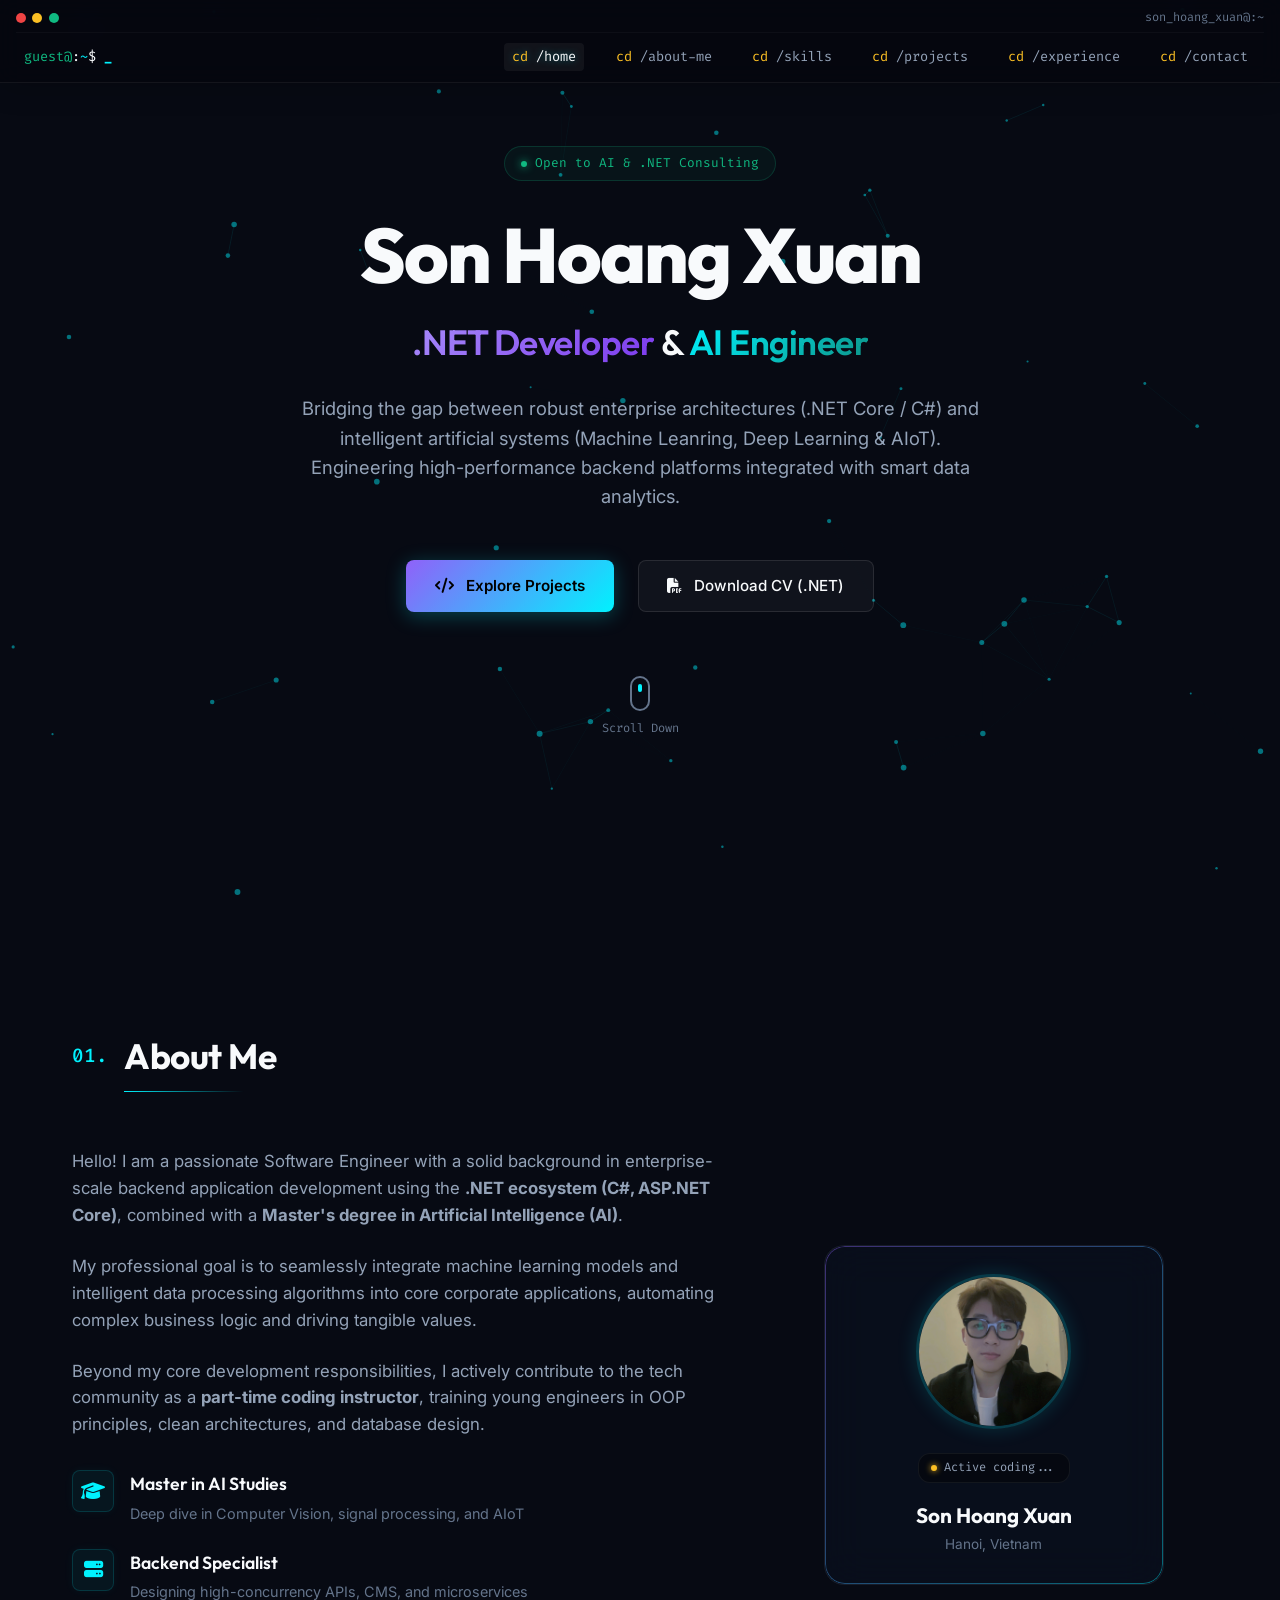
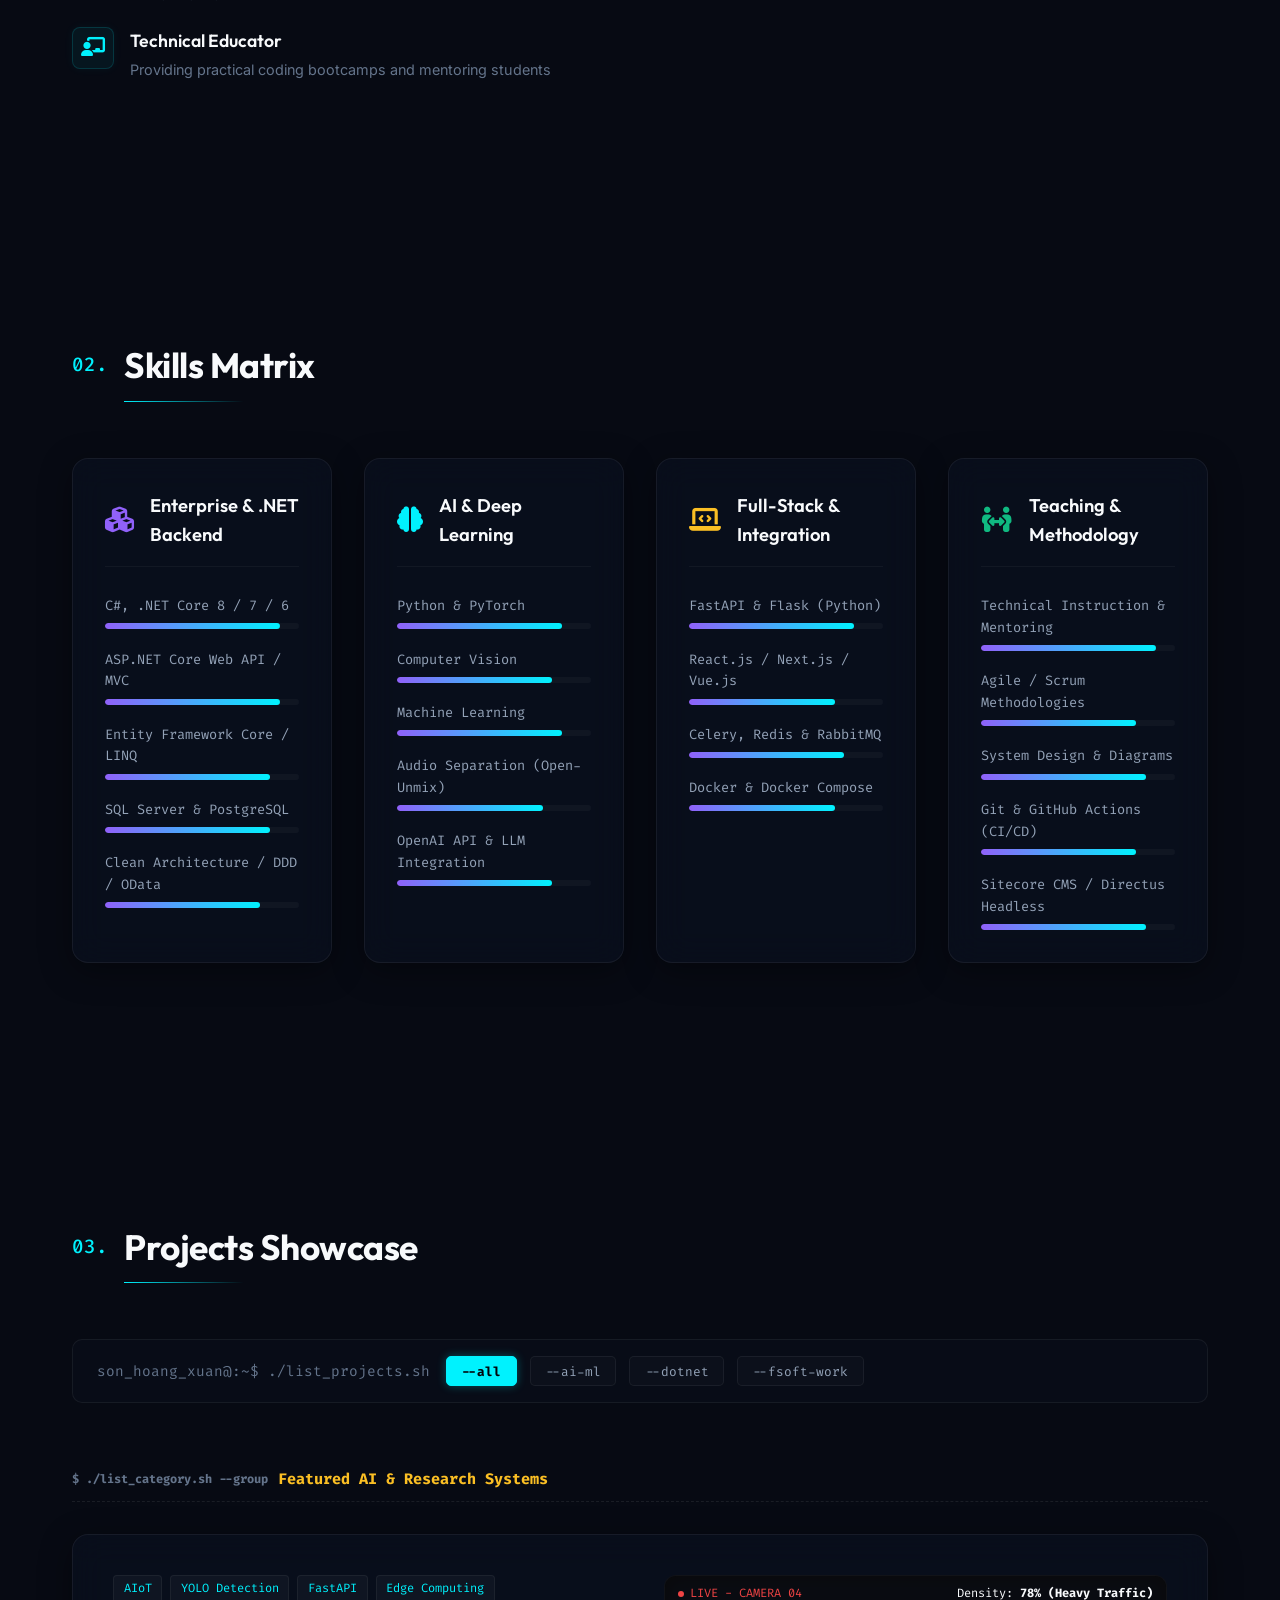
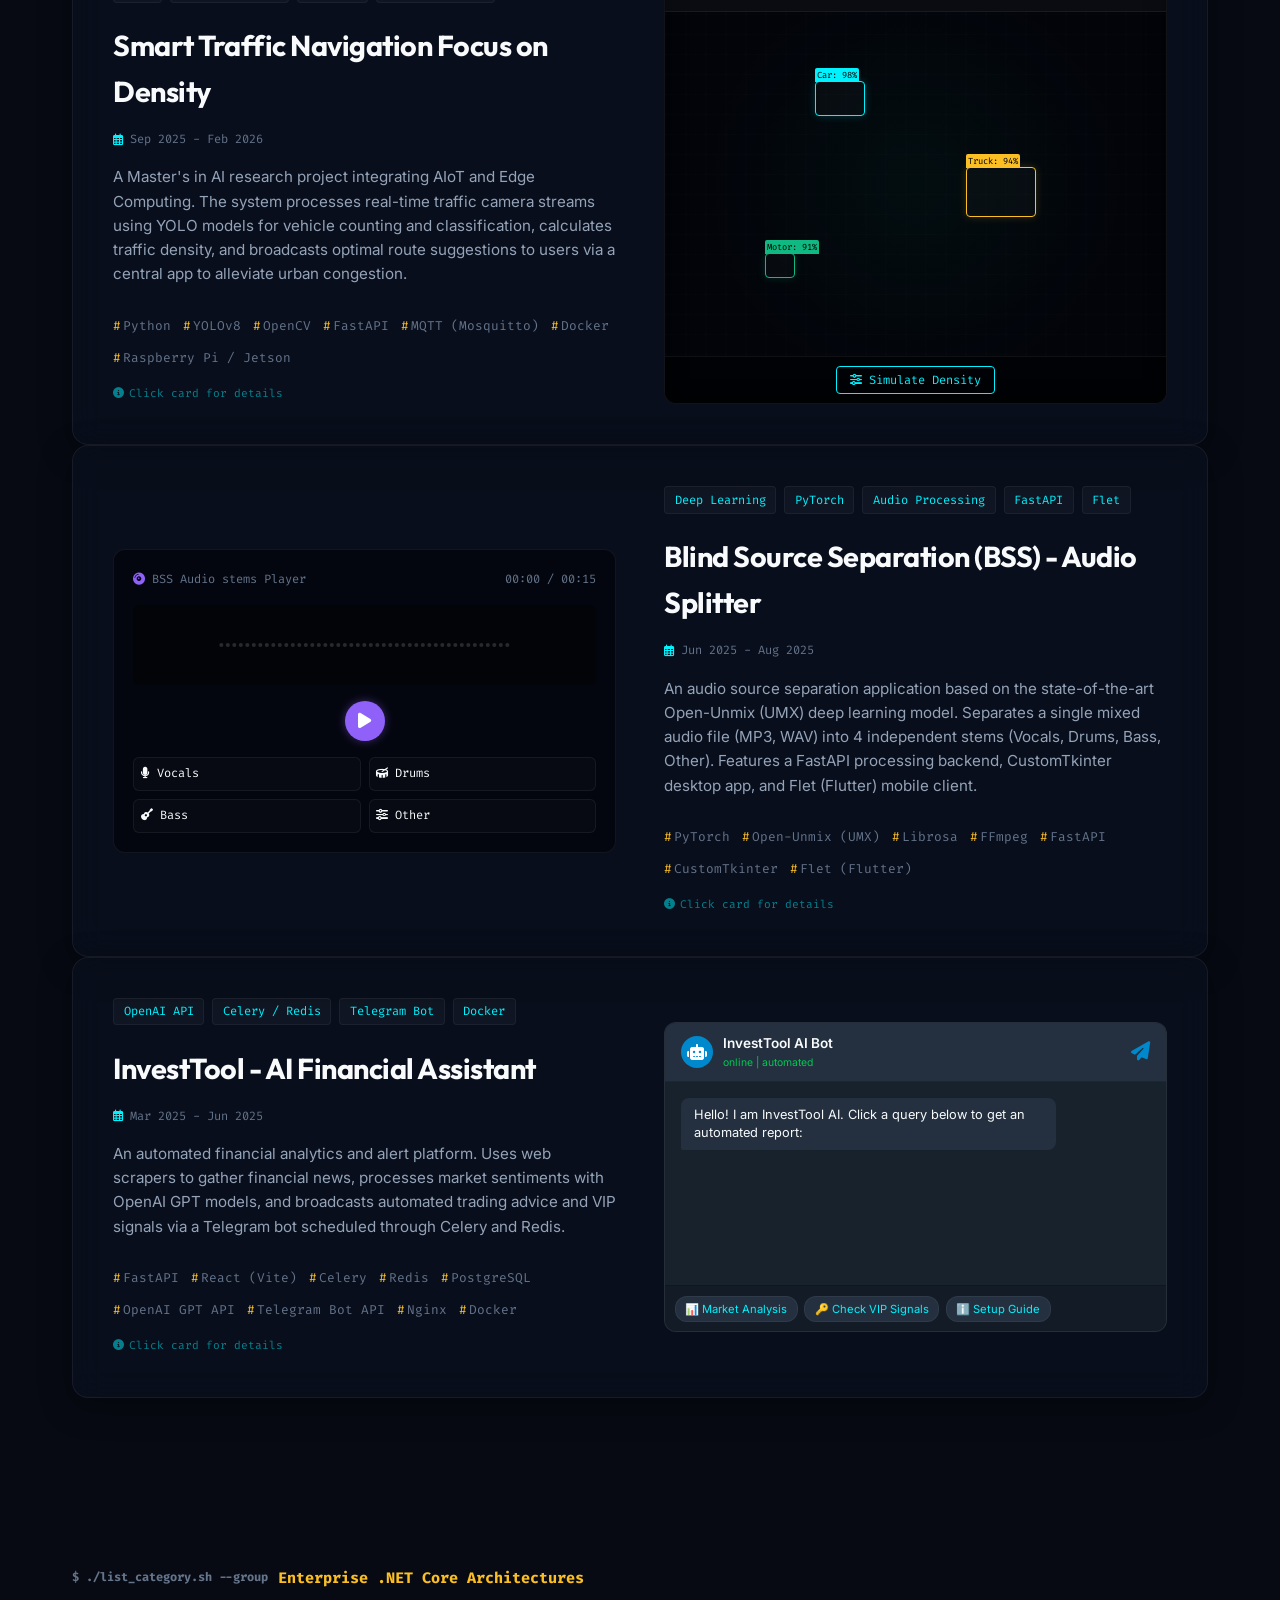
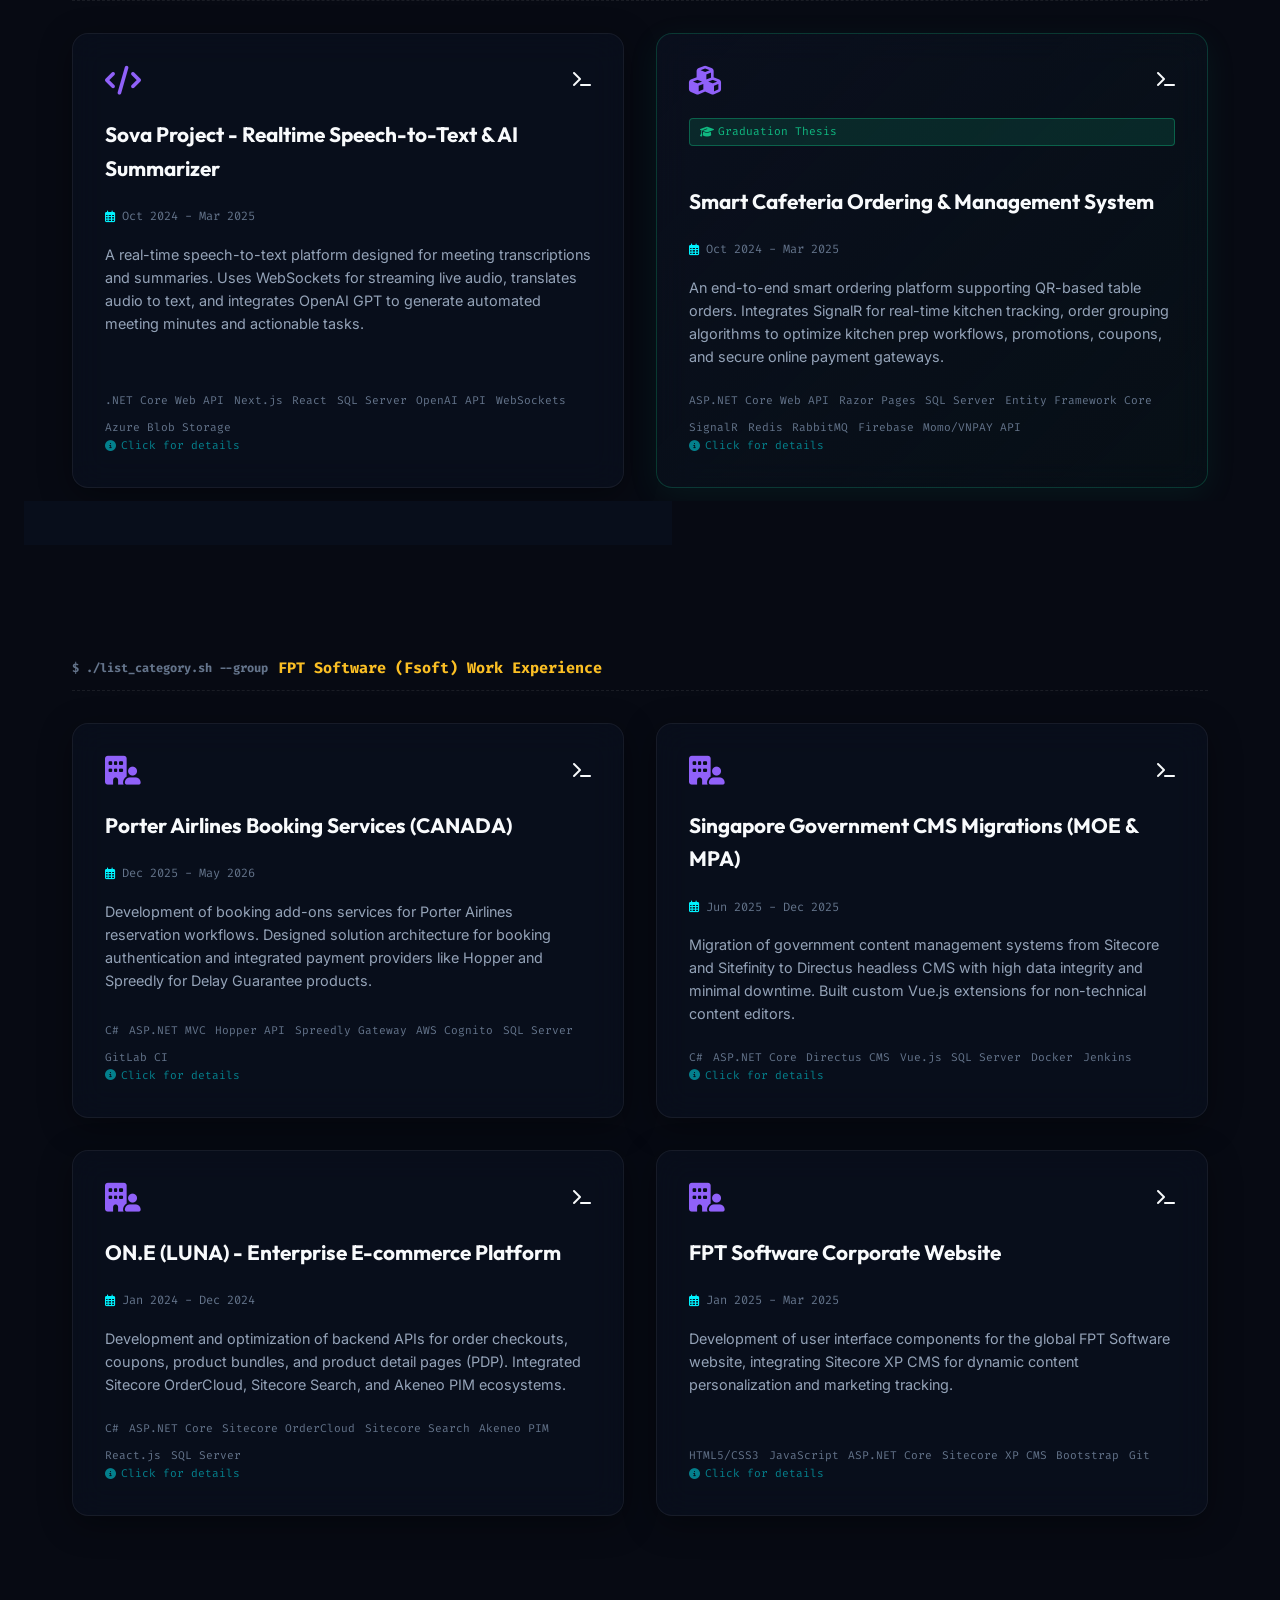
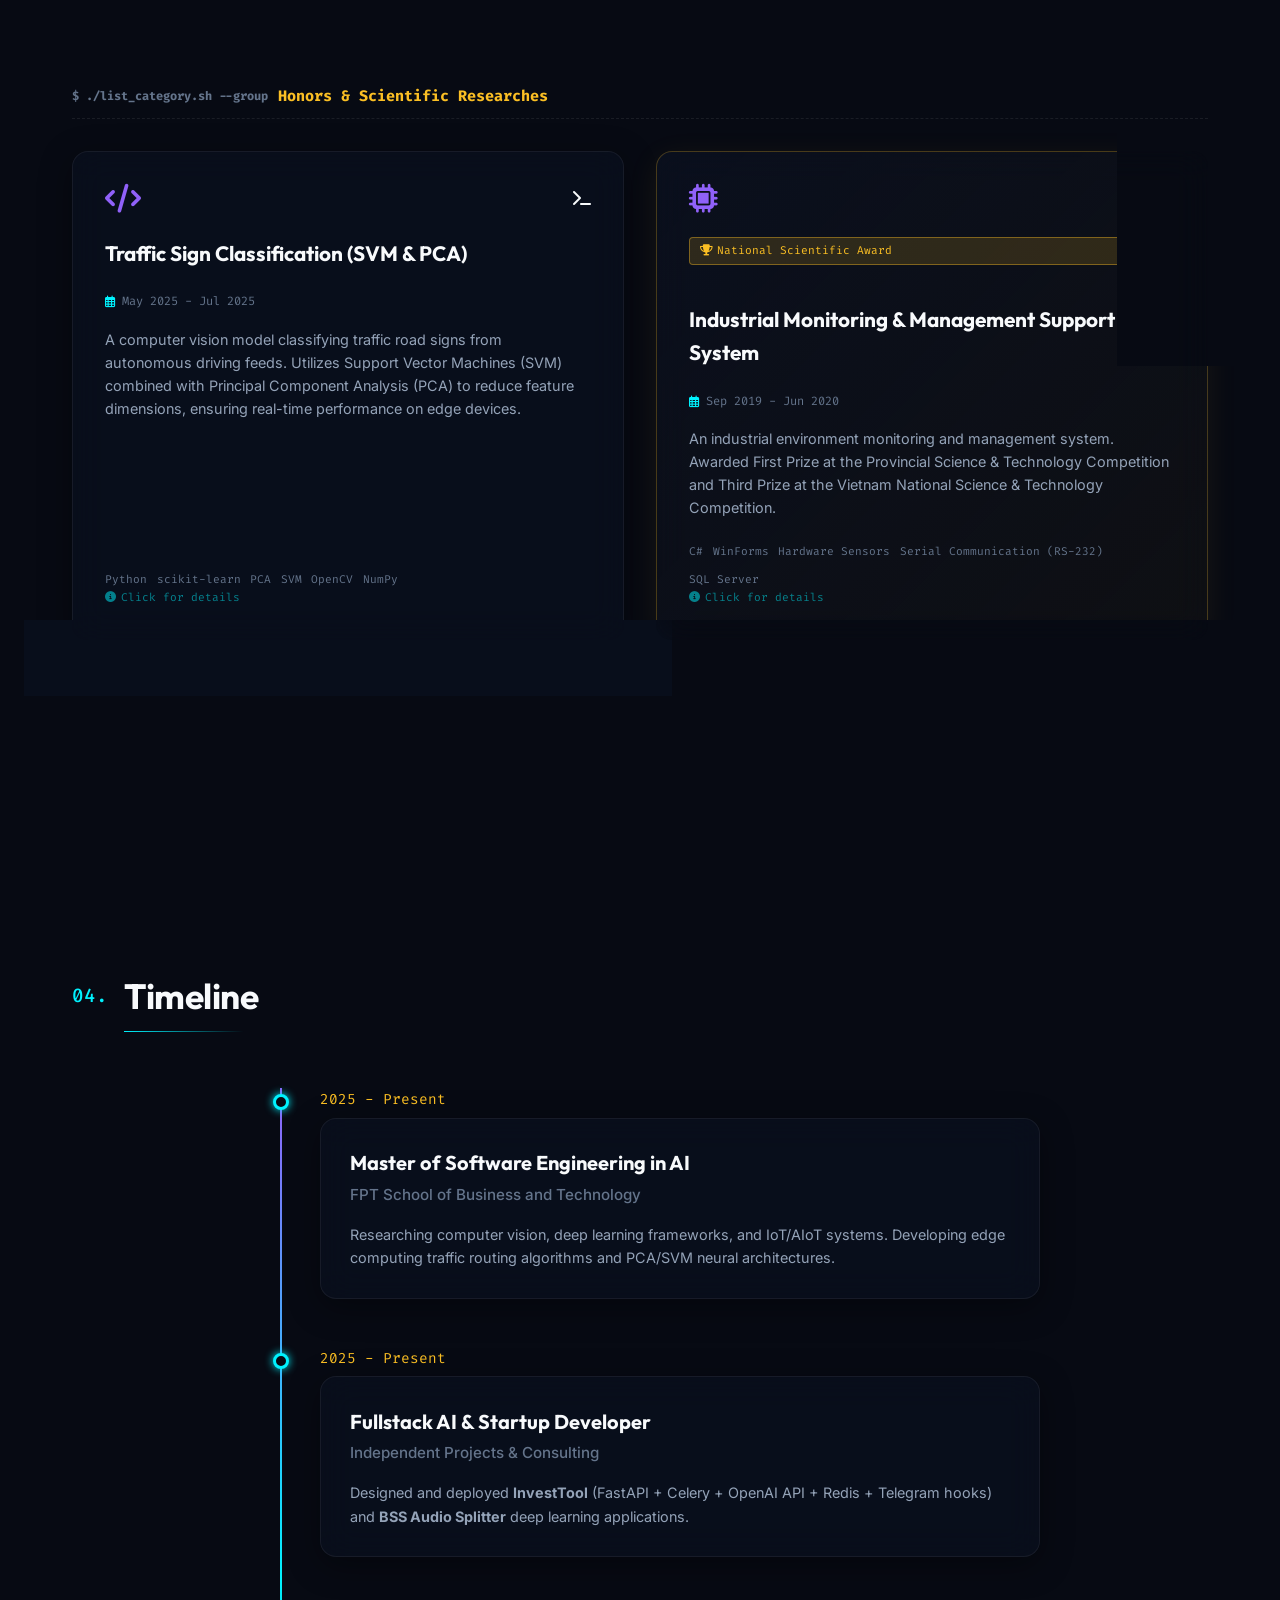
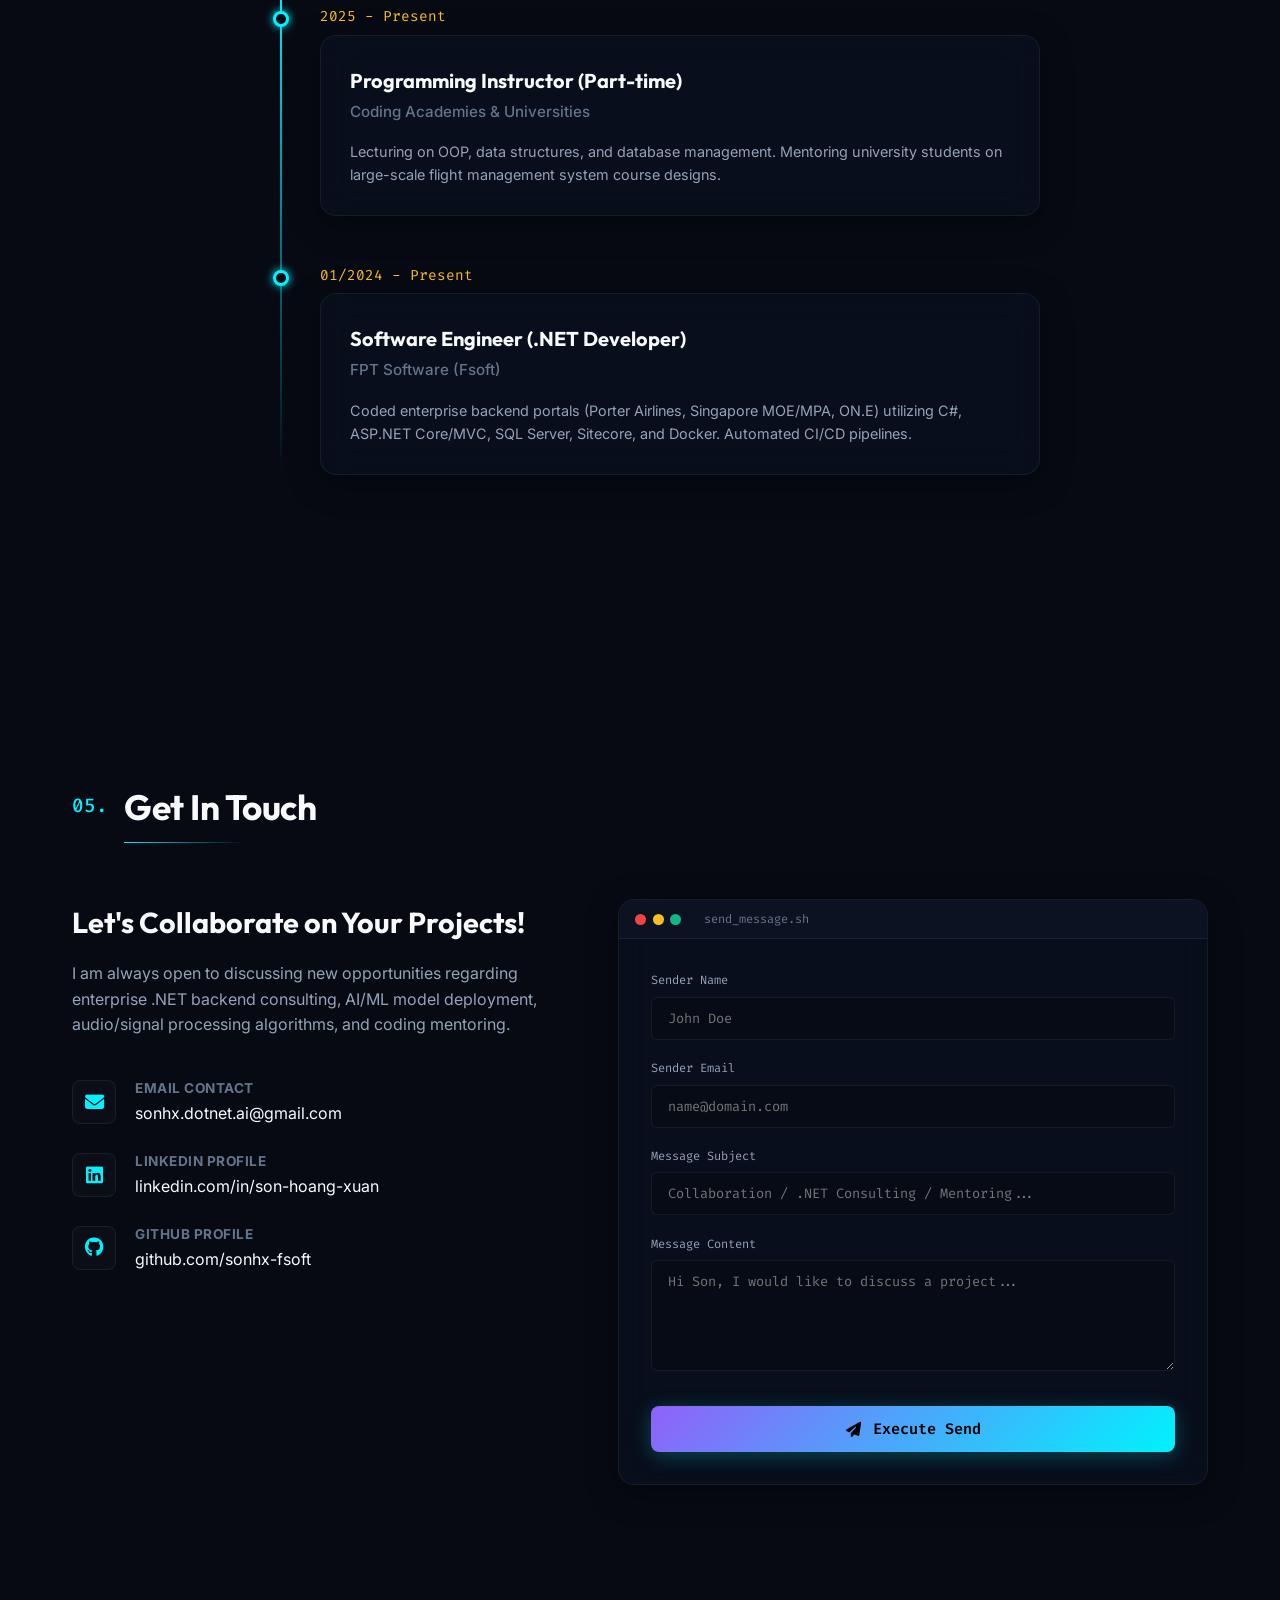
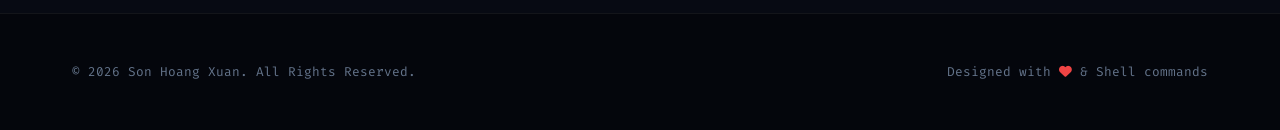
==== index.html @ 01dffd73 "Initial commit of English dynamic portfolio" ====
<!DOCTYPE html>
<html lang="en">

<head>
    <meta charset="UTF-8">
    <meta name="viewport" content="width=device-width, initial-scale=1.0">
    <title>Son Hoang Xuan | .NET Developer & AI Engineer Portfolio</title>
    <meta name="description"
        content="Personal portfolio of Son Hoang Xuan - Senior .NET Developer & Master of Science in AI candidate. Explore enterprise systems, AIoT integrations, deep learning audio processors, and fintech tools.">
    <!-- Google Fonts -->
    <link rel="preconnect" href="https://fonts.googleapis.com">
    <link rel="preconnect" href="https://fonts.gstatic.com" crossorigin>
    <link
        href="https://fonts.googleapis.com/css2?family=Fira+Code:wght@400;500;700&family=Inter:wght@300;400;500;600;700;800&family=Outfit:wght@400;500;600;700;800&display=swap"
        rel="stylesheet">
    <!-- FontAwesome for Icons -->
    <link rel="stylesheet" href="https://cdnjs.cloudflare.com/ajax/libs/font-awesome/6.4.0/css/all.min.css">
    <!-- Stylesheet -->
    <link rel="stylesheet" href="styles.css">
</head>

<body>
    <!-- Canvas background for AI networking effect -->
    <canvas id="particles-canvas"></canvas>

    <!-- Top Terminal Navigation Bar -->
    <header class="terminal-header" id="terminal-nav">
        <div class="terminal-header-top">
            <div class="terminal-dots">
                <span class="dot red"></span>
                <span class="dot yellow"></span>
                <span class="dot green"></span>
            </div>
            <div class="terminal-title">son_hoang_xuan@:~</div>
        </div>
        <div class="terminal-body-nav">
            <div class="terminal-prompt-line">
                <span class="prompt-user">guest@</span>:<span class="prompt-path">~</span>$ <span id="typing-command"
                    class="typing-text"></span><span class="cursor">_</span>
            </div>
            <nav class="nav-links">
                <a href="#home" class="nav-item" data-cmd="cd /home" id="nav-home-btn"><span
                        class="cmd-prefix">cd</span> /home</a>
                <a href="#about" class="nav-item" data-cmd="cd /about-me" id="nav-about-btn"><span
                        class="cmd-prefix">cd</span> /about-me</a>
                <a href="#skills" class="nav-item" data-cmd="cd /skills" id="nav-skills-btn"><span
                        class="cmd-prefix">cd</span> /skills</a>
                <a href="#projects" class="nav-item" data-cmd="cd /projects" id="nav-projects-btn"><span
                        class="cmd-prefix">cd</span> /projects</a>
                <a href="#experience" class="nav-item" data-cmd="cd /experience" id="nav-exp-btn"><span
                        class="cmd-prefix">cd</span> /experience</a>
                <a href="#contact" class="nav-item" data-cmd="cd /contact" id="nav-contact-btn"><span
                        class="cmd-prefix">cd</span> /contact</a>
            </nav>
        </div>
    </header>

    <main>
        <!-- Hero Section -->
        <section id="home" class="hero-section">
            <div class="container hero-container">
                <div class="hero-badge">
                    <span class="badge-dot"></span> Open to AI & .NET Consulting
                </div>
                <h1 class="hero-title">
                    Son Hoang Xuan
                </h1>
                <h2 class="hero-subtitle">
                    <span class="gradient-text-dotnet">.NET Developer</span> & <span class="gradient-text-ai">AI
                        Engineer</span>
                </h2>
                <p class="hero-tagline">
                    Bridging the gap between robust enterprise architectures (.NET Core / C#) and intelligent artificial
                    systems (Machine Leanring, Deep Learning & AIoT). Engineering high-performance backend platforms
                    integrated with smart data analytics.
                </p>
                <div class="hero-actions">
                    <a href="#projects" class="btn btn-primary" id="btn-hero-projects">
                        <i class="fa-solid fa-code"></i> Explore Projects
                    </a>
                    <a href="Resume .NET - Son Hoang Xuan.pdf" target="_blank" class="btn btn-secondary"
                        id="btn-hero-resume">
                        <i class="fa-solid fa-file-pdf"></i> Download CV (.NET)
                    </a>
                </div>
                <div class="hero-scroll-indicator">
                    <span class="scroll-mouse"><span class="scroll-wheel"></span></span>
                    <span>Scroll Down</span>
                </div>
            </div>
        </section>

        <!-- About Me Section -->
        <section id="about" class="about-section">
            <div class="container">
                <div class="section-header">
                    <span class="section-number">01.</span>
                    <h2 class="section-title">About Me</h2>
                </div>
                <div class="about-grid">
                    <div class="about-info">
                        <p>
                            Hello! I am a passionate Software Engineer with a solid background in enterprise-scale
                            backend application development using the <strong>.NET ecosystem (C#, ASP.NET
                                Core)</strong>, combined with a <strong>Master's degree in Artificial Intelligence
                                (AI)</strong>.
                        </p>
                        <p>
                            My professional goal is to seamlessly integrate machine learning models and intelligent data
                            processing algorithms into core corporate applications, automating complex business logic
                            and driving tangible values.
                        </p>
                        <p>
                            Beyond my core development responsibilities, I actively contribute to the tech community as
                            a <strong>part-time coding instructor</strong>, training young engineers in OOP principles,
                            clean architectures, and database design.
                        </p>
                        <div class="about-highlights">
                            <div class="highlight-item">
                                <span class="highlight-icon"><i class="fa-solid fa-graduation-cap"></i></span>
                                <div>
                                    <h4>Master in AI Studies</h4>
                                    <p>Deep dive in Computer Vision, signal processing, and AIoT</p>
                                </div>
                            </div>
                            <div class="highlight-item">
                                <span class="highlight-icon"><i class="fa-solid fa-server"></i></span>
                                <div>
                                    <h4>Backend Specialist</h4>
                                    <p>Designing high-concurrency APIs, CMS, and microservices</p>
                                </div>
                            </div>
                            <div class="highlight-item">
                                <span class="highlight-icon"><i class="fa-solid fa-chalkboard-user"></i></span>
                                <div>
                                    <h4>Technical Educator</h4>
                                    <p>Providing practical coding bootcamps and mentoring students</p>
                                </div>
                            </div>
                        </div>
                    </div>
                    <div class="about-visual">
                        <div class="avatar-card-container">
                            <div class="avatar-card">
                                <div class="avatar-border-glow"></div>
                                <div class="avatar-inner">
                                    <div class="avatar-img-wrapper">
                                        <img src="z7927591330340_a6363ccd047bcc53fd812f79e1d3f125.jpg"
                                            alt="Son Hoang Xuan" class="avatar-img">
                                    </div>
                                    <div class="avatar-status">
                                        <span class="status-pulse"></span> Active coding...
                                    </div>
                                    <div class="avatar-details">
                                        <h3>Son Hoang Xuan</h3>
                                        <p>Hanoi, Vietnam</p>
                                    </div>
                                </div>
                            </div>
                        </div>
                    </div>
                </div>
            </div>
        </section>

        <!-- Skills Section -->
        <section id="skills" class="skills-section">
            <div class="container">
                <div class="section-header">
                    <span class="section-number">02.</span>
                    <h2 class="section-title">Skills Matrix</h2>
                </div>
                <div class="skills-grid">
                    <!-- Skills Card 1: .NET Backend -->
                    <div class="skills-card glass-card" id="skills-card-dotnet">
                        <div class="skills-card-header">
                            <i class="fa-solid fa-cubes icon-dotnet"></i>
                            <h3>Enterprise & .NET Backend</h3>
                        </div>
                        <ul class="skills-list">
                            <li><span>C#, .NET Core 8 / 7 / 6</span>
                                <div class="progress-bar">
                                    <div class="progress" style="width: 90%"></div>
                                </div>
                            </li>
                            <li><span>ASP.NET Core Web API / MVC</span>
                                <div class="progress-bar">
                                    <div class="progress" style="width: 90%"></div>
                                </div>
                            </li>
                            <li><span>Entity Framework Core / LINQ</span>
                                <div class="progress-bar">
                                    <div class="progress" style="width: 85%"></div>
                                </div>
                            </li>
                            <li><span>SQL Server & PostgreSQL</span>
                                <div class="progress-bar">
                                    <div class="progress" style="width: 85%"></div>
                                </div>
                            </li>
                            <li><span>Clean Architecture / DDD / OData</span>
                                <div class="progress-bar">
                                    <div class="progress" style="width: 80%"></div>
                                </div>
                            </li>
                        </ul>
                    </div>

                    <!-- Skills Card 2: AI & Machine Learning -->
                    <div class="skills-card glass-card" id="skills-card-ai">
                        <div class="skills-card-header">
                            <i class="fa-solid fa-brain icon-ai"></i>
                            <h3>AI & Deep Learning</h3>
                        </div>
                        <ul class="skills-list">
                            <li><span>Python & PyTorch</span>
                                <div class="progress-bar">
                                    <div class="progress" style="width: 85%"></div>
                                </div>
                            </li>
                            <li><span>Computer Vision</span>
                                <div class="progress-bar">
                                    <div class="progress" style="width: 80%"></div>
                                </div>
                            </li>
                            <li><span>Machine Learning</span>
                                <div class="progress-bar">
                                    <div class="progress" style="width: 85%"></div>
                                </div>
                            </li>
                            <li><span>Audio Separation (Open-Unmix)</span>
                                <div class="progress-bar">
                                    <div class="progress" style="width: 75%"></div>
                                </div>
                            </li>
                            <li><span>OpenAI API & LLM Integration</span>
                                <div class="progress-bar">
                                    <div class="progress" style="width: 80%"></div>
                                </div>
                            </li>
                        </ul>
                    </div>

                    <!-- Skills Card 3: Full Stack & System -->
                    <div class="skills-card glass-card" id="skills-card-fullstack">
                        <div class="skills-card-header">
                            <i class="fa-solid fa-laptop-code icon-fs"></i>
                            <h3>Full-Stack & Integration</h3>
                        </div>
                        <ul class="skills-list">
                            <li><span>FastAPI & Flask (Python)</span>
                                <div class="progress-bar">
                                    <div class="progress" style="width: 85%"></div>
                                </div>
                            </li>
                            <li><span>React.js / Next.js / Vue.js</span>
                                <div class="progress-bar">
                                    <div class="progress" style="width: 75%"></div>
                                </div>
                            </li>
                            <li><span>Celery, Redis & RabbitMQ</span>
                                <div class="progress-bar">
                                    <div class="progress" style="width: 80%"></div>
                                </div>
                            </li>
                            <li><span>Docker & Docker Compose</span>
                                <div class="progress-bar">
                                    <div class="progress" style="width: 75%"></div>
                                </div>
                            </li>
                        </ul>
                    </div>

                    <!-- Skills Card 4: Education & Soft Skills -->
                    <div class="skills-card glass-card" id="skills-card-soft">
                        <div class="skills-card-header">
                            <i class="fa-solid fa-people-arrows icon-soft"></i>
                            <h3>Teaching & Methodology</h3>
                        </div>
                        <ul class="skills-list">
                            <li><span>Technical Instruction & Mentoring</span>
                                <div class="progress-bar">
                                    <div class="progress" style="width: 90%"></div>
                                </div>
                            </li>
                            <li><span>Agile / Scrum Methodologies</span>
                                <div class="progress-bar">
                                    <div class="progress" style="width: 80%"></div>
                                </div>
                            </li>
                            <li><span>System Design & Diagrams</span>
                                <div class="progress-bar">
                                    <div class="progress" style="width: 85%"></div>
                                </div>
                            </li>
                            <li><span>Git & GitHub Actions (CI/CD)</span>
                                <div class="progress-bar">
                                    <div class="progress" style="width: 80%"></div>
                                </div>
                            </li>
                            <li><span>Sitecore CMS / Directus Headless</span>
                                <div class="progress-bar">
                                    <div class="progress" style="width: 85%"></div>
                                </div>
                            </li>
                        </ul>
                    </div>
                </div>
            </div>
        </section>

        <!-- Projects Section -->
        <section id="projects" class="projects-section">
            <div class="container">
                <div class="section-header">
                    <span class="section-number">03.</span>
                    <h2 class="section-title">Projects Showcase</h2>
                </div>

                <!-- Projects Filter Bar styled like terminal flags -->
                <div class="projects-filter-bar">
                    <span class="filter-prompt">son_hoang_xuan@:~$ ./list_projects.sh</span>
                    <div class="filter-options">
                        <button class="filter-btn active" data-filter="all">--all</button>
                        <button class="filter-btn" data-filter="ai-ml">--ai-ml</button>
                        <button class="filter-btn" data-filter="dotnet">--dotnet</button>
                        <button class="filter-btn" data-filter="fsoft">--fsoft-work</button>
                    </div>
                </div>

                <div class="projects-container" id="projects-container">
                    <!-- Featured and minor projects will be loaded dynamically via script.js -->
                </div>
            </div>
        </section>

        <!-- Experience & Education Section -->
        <section id="experience" class="experience-section">
            <div class="container">
                <div class="section-header">
                    <span class="section-number">04.</span>
                    <h2 class="section-title">Timeline</h2>
                </div>
                <div class="timeline">
                    <!-- Item 1: Master AI -->
                    <div class="timeline-item">
                        <div class="timeline-dot"></div>
                        <div class="timeline-date">2025 - Present</div>
                        <div class="timeline-content glass-card">
                            <h3>Master of Software Engineering in AI</h3>
                            <h4>FPT School of Business and Technology</h4>
                            <p>
                                Researching computer vision, deep learning frameworks, and IoT/AIoT systems. Developing
                                edge computing traffic routing algorithms and PCA/SVM neural architectures.
                            </p>
                        </div>
                    </div>

                    <!-- Item 2: Freelance Startup & Consulting -->
                    <div class="timeline-item">
                        <div class="timeline-dot"></div>
                        <div class="timeline-date">2025 - Present</div>
                        <div class="timeline-content glass-card">
                            <h3>Fullstack AI & Startup Developer</h3>
                            <h4>Independent Projects & Consulting</h4>
                            <p>
                                Designed and deployed <strong>InvestTool</strong> (FastAPI + Celery + OpenAI API + Redis
                                + Telegram hooks) and <strong>BSS Audio Splitter</strong> deep learning applications.
                            </p>
                        </div>
                    </div>

                    <!-- Item 3: Programming Instructor -->
                    <div class="timeline-item">
                        <div class="timeline-dot"></div>
                        <div class="timeline-date">2025 - Present</div>
                        <div class="timeline-content glass-card">
                            <h3>Programming Instructor (Part-time)</h3>
                            <h4>Coding Academies & Universities</h4>
                            <p>
                                Lecturing on OOP, data structures, and database management. Mentoring university
                                students on large-scale flight management system course designs.
                            </p>
                        </div>
                    </div>

                    <!-- Item 4: Fsoft -->
                    <div class="timeline-item">
                        <div class="timeline-dot"></div>
                        <div class="timeline-date">01/2024 - Present</div>
                        <div class="timeline-content glass-card">
                            <h3>Software Engineer (.NET Developer)</h3>
                            <h4>FPT Software (Fsoft)</h4>
                            <p>
                                Coded enterprise backend portals (Porter Airlines, Singapore MOE/MPA, ON.E) utilizing
                                C#, ASP.NET Core/MVC, SQL Server, Sitecore, and Docker. Automated CI/CD pipelines.
                            </p>
                        </div>
                    </div>
                </div>
            </div>
        </section>

        <!-- Contact Section -->
        <section id="contact" class="contact-section">
            <div class="container">
                <div class="section-header">
                    <span class="section-number">05.</span>
                    <h2 class="section-title">Get In Touch</h2>
                </div>
                <div class="contact-grid">
                    <div class="contact-info">
                        <h3>Let's Collaborate on Your Projects!</h3>
                        <p>
                            I am always open to discussing new opportunities regarding enterprise .NET backend
                            consulting, AI/ML model deployment, audio/signal processing algorithms, and coding
                            mentoring.
                        </p>
                        <div class="contact-details-list">
                            <div class="contact-detail-item">
                                <span class="icon"><i class="fa-solid fa-envelope"></i></span>
                                <div>
                                    <h4>Email Contact</h4>
                                    <p><a href="mailto:sonhx.dotnet.ai@gmail.com">sonhx.dotnet.ai@gmail.com</a></p>
                                </div>
                            </div>
                            <div class="contact-detail-item">
                                <span class="icon"><i class="fa-brands fa-linkedin"></i></span>
                                <div>
                                    <h4>LinkedIn Profile</h4>
                                    <p><a href="https://linkedin.com/in/son-hoang-xuan"
                                            target="_blank">linkedin.com/in/son-hoang-xuan</a></p>
                                </div>
                            </div>
                            <div class="contact-detail-item">
                                <span class="icon"><i class="fa-brands fa-github"></i></span>
                                <div>
                                    <h4>GitHub Profile</h4>
                                    <p><a href="https://github.com/sonhx-fsoft"
                                            target="_blank">github.com/sonhx-fsoft</a></p>
                                </div>
                            </div>
                        </div>
                    </div>
                    <div class="contact-form-container glass-card">
                        <div class="form-terminal-top">
                            <span class="term-btn term-close"></span>
                            <span class="term-btn term-min"></span>
                            <span class="term-btn term-max"></span>
                            <span class="term-tab">send_message.sh</span>
                        </div>
                        <form id="contact-form" class="contact-form">
                            <div class="form-group">
                                <label for="form-name">Sender Name</label>
                                <input type="text" id="form-name" required placeholder="John Doe">
                            </div>
                            <div class="form-group">
                                <label for="form-email">Sender Email</label>
                                <input type="email" id="form-email" required placeholder="name@domain.com">
                            </div>
                            <div class="form-group">
                                <label for="form-subject">Message Subject</label>
                                <input type="text" id="form-subject" required
                                    placeholder="Collaboration / .NET Consulting / Mentoring...">
                            </div>
                            <div class="form-group">
                                <label for="form-message">Message Content</label>
                                <textarea id="form-message" rows="5" required
                                    placeholder="Hi Son, I would like to discuss a project..."></textarea>
                            </div>
                            <button type="submit" class="btn btn-primary btn-submit" id="btn-submit-contact">
                                <i class="fa-solid fa-paper-plane"></i> Execute Send
                            </button>
                        </form>
                        <div id="form-success-msg" class="form-success-terminal-output hidden">
                            <span class="success-prefix">guest@:~$</span> ./send_message.sh --success<br>
                            <span class="success-txt">[INFO] Initiating mail dispatch to
                                sonhx.dotnet.ai@gmail.com...</span><br>
                            <span class="success-txt">[OK] Message successfully sent! Thank you, Son will contact you
                                shortly.</span>
                        </div>
                    </div>
                </div>
            </div>
        </section>
    </main>

    <footer class="footer">
        <div class="container footer-container">
            <p>&copy; 2026 Son Hoang Xuan. All Rights Reserved.</p>
            <p class="footer-designed-by">Designed with <i class="fa-solid fa-heart neon-heart"></i> & Shell commands
            </p>
        </div>
    </footer>

    <!-- Terminal Project Details Modal -->
    <div id="project-details-modal" class="modal-overlay hidden">
        <div class="terminal-modal glass-card">
            <div class="terminal-header-top">
                <div class="terminal-dots">
                    <span class="dot red" id="modal-close-dot"></span>
                    <span class="dot yellow"></span>
                    <span class="dot green"></span>
                </div>
                <div class="terminal-title">son_hoang_xuan@:~/view_project_details.sh</div>
            </div>
            <div class="terminal-modal-body">
                <div class="terminal-prompt-line">
                    <span class="prompt-user">guest@</span>:<span class="prompt-path">~</span>$
                    ./view_project_details.sh --id <span id="modal-project-id-arg"></span>
                </div>
                <div class="modal-project-content" id="modal-project-content">
                    <!-- Loaded dynamically via script.js -->
                </div>
                <div class="modal-actions">
                    <button class="btn btn-secondary btn-modal-close" id="btn-modal-close"><i
                            class="fa-solid fa-square-xmark"></i> Close Terminal</button>
                </div>
            </div>
        </div>
    </div>

    <!-- Script file -->
    <script src="script.js"></script>
</body>

</html>
---- styles.css ----
/* --- DESIGN SYSTEM & CSS VARIABLES --- */
:root {
    --bg-dark: #070a13;
    --bg-dark-rgb: 7, 10, 19;
    --bg-card: rgba(13, 20, 38, 0.45);
    --bg-terminal: rgba(5, 7, 15, 0.85);
    --border-color: rgba(255, 255, 255, 0.06);
    --border-glow: rgba(6, 182, 212, 0.15);
    
    /* Neon Colors */
    --color-dotnet: #9061f9;
    --color-dotnet-glow: rgba(144, 97, 249, 0.4);
    --color-ai: #00f2fe;
    --color-ai-glow: rgba(0, 242, 254, 0.4);
    --color-neon-green: #10b981;
    --color-neon-green-glow: rgba(16, 185, 129, 0.3);
    --color-yellow: #fbbf24;
    --color-red: #ef4444;
    
    /* Text Colors */
    --text-primary: #f8fafc;
    --text-secondary: #94a3b8;
    --text-muted: #64748b;
    
    /* Fonts */
    --font-sans: 'Inter', -apple-system, BlinkMacSystemFont, "Segoe UI", Roboto, sans-serif;
    --font-title: 'Outfit', sans-serif;
    --font-mono: 'Fira Code', 'Courier New', monospace;
    
    /* Structure */
    --container-max-width: 1200px;
    --header-height: 80px;
    --transition-smooth: all 0.4s cubic-bezier(0.16, 1, 0.3, 1);
}

/* --- BASE STYLES & RESET --- */
* {
    margin: 0;
    padding: 0;
    box-sizing: border-box;
    scroll-behavior: smooth;
}

body {
    background-color: var(--bg-dark);
    color: var(--text-primary);
    font-family: var(--font-sans);
    line-height: 1.6;
    overflow-x: hidden;
    position: relative;
}

#particles-canvas {
    position: fixed;
    top: 0;
    left: 0;
    width: 100vw;
    height: 100vh;
    z-index: -1;
    pointer-events: none;
}

.container {
    width: 100%;
    max-width: var(--container-max-width);
    margin: 0 auto;
    padding: 0 2rem;
}

section {
    padding: 8rem 0;
    position: relative;
}

a {
    color: inherit;
    text-decoration: none;
    transition: var(--transition-smooth);
}

button {
    font-family: inherit;
    cursor: pointer;
    border: none;
    outline: none;
    background: none;
}

/* --- SCROLLBAR --- */
::-webkit-scrollbar {
    width: 8px;
}

::-webkit-scrollbar-track {
    background: var(--bg-dark);
}

::-webkit-scrollbar-thumb {
    background: rgba(255, 255, 255, 0.1);
    border-radius: 4px;
}

::-webkit-scrollbar-thumb:hover {
    background: var(--color-ai);
}

/* --- GLASSMORPHISM CARD --- */
.glass-card {
    background: var(--bg-card);
    backdrop-filter: blur(16px);
    -webkit-backdrop-filter: blur(16px);
    border: 1px solid var(--border-color);
    border-radius: 16px;
    box-shadow: 0 8px 32px 0 rgba(0, 0, 0, 0.37);
    transition: var(--transition-smooth);
}

.glass-card:hover {
    border-color: rgba(6, 182, 212, 0.25);
    box-shadow: 0 12px 40px 0 rgba(6, 182, 212, 0.1);
    transform: translateY(-4px);
}

/* --- BUTTONS --- */
.btn {
    display: inline-flex;
    align-items: center;
    gap: 0.75rem;
    padding: 0.8rem 1.8rem;
    border-radius: 8px;
    font-size: 0.95rem;
    font-weight: 500;
    transition: var(--transition-smooth);
}

.btn-primary {
    background: linear-gradient(135deg, var(--color-dotnet) 0%, var(--color-ai) 100%);
    color: #000;
    font-weight: 600;
    box-shadow: 0 4px 20px rgba(0, 242, 254, 0.25);
}

.btn-primary:hover {
    transform: translateY(-2px);
    box-shadow: 0 6px 25px rgba(0, 242, 254, 0.45);
}

.btn-secondary {
    background: rgba(255, 255, 255, 0.04);
    border: 1px solid rgba(255, 255, 255, 0.1);
    color: var(--text-primary);
}

.btn-secondary:hover {
    background: rgba(255, 255, 255, 0.08);
    border-color: var(--color-ai);
    box-shadow: 0 4px 15px rgba(0, 242, 254, 0.1);
}

/* --- SECTION HEADER --- */
.section-header {
    display: flex;
    align-items: center;
    gap: 1rem;
    margin-bottom: 4rem;
}

.section-number {
    font-family: var(--font-mono);
    color: var(--color-ai);
    font-size: 1.2rem;
    font-weight: 500;
}

.section-title {
    font-family: var(--font-title);
    font-size: 2.2rem;
    font-weight: 700;
    position: relative;
    letter-spacing: -0.5px;
}

.section-title::after {
    content: '';
    display: block;
    width: 120px;
    height: 1px;
    background: linear-gradient(90deg, var(--color-ai), transparent);
    position: absolute;
    bottom: -8px;
    left: 0;
}

/* --- HEADER / TERMINAL NAVIGATION --- */
.terminal-header {
    position: fixed;
    top: 0;
    left: 0;
    width: 100%;
    z-index: 1000;
    background: var(--bg-terminal);
    backdrop-filter: blur(12px);
    -webkit-backdrop-filter: blur(12px);
    border-bottom: 1px solid var(--border-color);
    box-shadow: 0 4px 30px rgba(0, 0, 0, 0.2);
    font-family: var(--font-mono);
    padding: 0.5rem 1rem;
}

.terminal-header-top {
    display: flex;
    align-items: center;
    justify-content: space-between;
    padding-bottom: 0.3rem;
    border-bottom: 1px solid rgba(255, 255, 255, 0.03);
    margin-bottom: 0.4rem;
}

.terminal-dots {
    display: flex;
    gap: 0.4rem;
}

.dot {
    width: 10px;
    height: 10px;
    border-radius: 50%;
}

.dot.red { background-color: var(--color-red); }
.dot.yellow { background-color: var(--color-yellow); }
.dot.green { background-color: var(--color-neon-green); }

.terminal-title {
    font-size: 0.75rem;
    color: var(--text-muted);
}

.terminal-body-nav {
    display: flex;
    justify-content: space-between;
    align-items: center;
    flex-wrap: wrap;
    gap: 1rem;
    padding: 0.2rem 0.5rem;
}

.terminal-prompt-line {
    font-size: 0.85rem;
    color: var(--text-primary);
}

.prompt-user {
    color: var(--color-neon-green);
}

.prompt-path {
    color: var(--color-ai);
}

.cursor {
    animation: blink 1s step-end infinite;
    color: var(--color-ai);
    font-weight: bold;
}

@keyframes blink {
    from, to { opacity: 1; }
    50% { opacity: 0; }
}

.nav-links {
    display: flex;
    gap: 1.5rem;
}

.nav-item {
    font-size: 0.85rem;
    color: var(--text-secondary);
    padding: 0.2rem 0.5rem;
    border-radius: 4px;
}

.nav-item:hover, .nav-item.active {
    color: var(--text-primary);
    background: rgba(255, 255, 255, 0.05);
    text-shadow: 0 0 8px rgba(0, 242, 254, 0.4);
}

.cmd-prefix {
    color: var(--color-yellow);
}

/* --- HERO SECTION --- */
.hero-section {
    min-height: 100vh;
    display: flex;
    align-items: center;
    justify-content: center;
    padding-top: calc(var(--header-height) + 2rem);
}

.hero-container {
    display: flex;
    flex-direction: column;
    align-items: center;
    text-align: center;
}

.hero-badge {
    background: rgba(16, 185, 129, 0.06);
    border: 1px solid rgba(16, 185, 129, 0.2);
    color: var(--color-neon-green);
    padding: 0.4rem 1rem;
    border-radius: 20px;
    font-size: 0.8rem;
    font-family: var(--font-mono);
    display: flex;
    align-items: center;
    gap: 0.5rem;
    margin-bottom: 2rem;
}

.badge-dot {
    width: 6px;
    height: 6px;
    background-color: var(--color-neon-green);
    border-radius: 50%;
    box-shadow: 0 0 8px var(--color-neon-green);
    animation: pulse 2s infinite;
}

@keyframes pulse {
    0% { transform: scale(0.9); box-shadow: 0 0 0 0 rgba(16, 185, 129, 0.4); }
    70% { transform: scale(1.1); box-shadow: 0 0 0 8px rgba(16, 185, 129, 0); }
    100% { transform: scale(0.9); box-shadow: 0 0 0 0 rgba(16, 185, 129, 0); }
}

.hero-title {
    font-family: var(--font-title);
    font-size: 4.8rem;
    font-weight: 800;
    line-height: 1.1;
    letter-spacing: -2px;
    margin-bottom: 1rem;
}

.hero-subtitle {
    font-family: var(--font-title);
    font-size: 2.2rem;
    font-weight: 600;
    margin-bottom: 1.5rem;
    letter-spacing: -0.5px;
}

.gradient-text-dotnet {
    background: linear-gradient(135deg, #a78bfa, #7c3aed);
    -webkit-background-clip: text;
    -webkit-text-fill-color: transparent;
}

.gradient-text-ai {
    background: linear-gradient(135deg, var(--color-ai), #0d9488);
    -webkit-background-clip: text;
    -webkit-text-fill-color: transparent;
}

.hero-tagline {
    font-size: 1.15rem;
    color: var(--text-secondary);
    max-width: 700px;
    margin-bottom: 3rem;
}

.hero-actions {
    display: flex;
    gap: 1.5rem;
    margin-bottom: 4rem;
}

.hero-scroll-indicator {
    display: flex;
    flex-direction: column;
    align-items: center;
    gap: 0.5rem;
    color: var(--text-muted);
    font-size: 0.75rem;
    font-family: var(--font-mono);
}

.scroll-mouse {
    width: 20px;
    height: 35px;
    border: 2px solid var(--text-muted);
    border-radius: 12px;
    position: relative;
}

.scroll-wheel {
    width: 4px;
    height: 8px;
    background-color: var(--color-ai);
    border-radius: 2px;
    position: absolute;
    top: 6px;
    left: 50%;
    transform: translateX(-50%);
    animation: scroll-wheel-anim 1.5s infinite;
}

@keyframes scroll-wheel-anim {
    0% { top: 6px; opacity: 1; }
    50% { top: 16px; opacity: 0; }
    100% { top: 6px; opacity: 1; }
}

/* --- ABOUT ME SECTION --- */
.about-grid {
    display: grid;
    grid-template-columns: 1.2fr 0.8fr;
    gap: 4rem;
    align-items: center;
}

.about-info p {
    color: var(--text-secondary);
    font-size: 1.05rem;
    margin-bottom: 1.5rem;
}

.about-highlights {
    display: grid;
    grid-template-columns: 1fr;
    gap: 1.5rem;
    margin-top: 2rem;
}

.highlight-item {
    display: flex;
    align-items: flex-start;
    gap: 1rem;
}

.highlight-icon {
    background: rgba(0, 242, 254, 0.05);
    border: 1px solid rgba(0, 242, 254, 0.15);
    color: var(--color-ai);
    width: 42px;
    height: 42px;
    border-radius: 8px;
    display: flex;
    align-items: center;
    justify-content: center;
    font-size: 1.2rem;
    flex-shrink: 0;
    box-shadow: 0 0 10px rgba(0, 242, 254, 0.05);
}

.highlight-item h4 {
    font-family: var(--font-title);
    font-size: 1.1rem;
    font-weight: 600;
    margin-bottom: 0.2rem;
}

.highlight-item p {
    font-size: 0.9rem;
    color: var(--text-muted);
    margin-bottom: 0;
}

.about-visual {
    display: flex;
    justify-content: center;
}

.avatar-card-container {
    width: 100%;
    max-width: 340px;
    aspect-ratio: 1;
    position: relative;
}

.avatar-card {
    width: 100%;
    height: 100%;
    background: var(--bg-card);
    border: 1px solid var(--border-color);
    border-radius: 20px;
    overflow: hidden;
    position: relative;
    display: flex;
    align-items: center;
    justify-content: center;
    padding: 1.5rem;
    backdrop-filter: blur(20px);
}

.avatar-border-glow {
    position: absolute;
    top: 0;
    left: 0;
    width: 100%;
    height: 100%;
    border-radius: 20px;
    border: 1px solid transparent;
    background: linear-gradient(135deg, var(--color-dotnet), var(--color-ai)) border-box;
    -webkit-mask: linear-gradient(#fff 0 0) padding-box, linear-gradient(#fff 0 0);
    -webkit-mask-composite: xor;
    mask-composite: exclude;
    opacity: 0.4;
    animation: rotate-gradient 6s linear infinite;
}

.avatar-inner {
    width: 100%;
    height: 100%;
    display: flex;
    flex-direction: column;
    align-items: center;
    justify-content: center;
    text-align: center;
    position: relative;
    gap: 1rem;
}

.tech-avatar-icon {
    font-size: 5rem;
    background: linear-gradient(135deg, var(--color-dotnet) 0%, var(--color-ai) 100%);
    -webkit-background-clip: text;
    -webkit-text-fill-color: transparent;
    filter: drop-shadow(0 0 15px rgba(0, 242, 254, 0.25));
    animation: float 4s ease-in-out infinite;
}

@keyframes float {
    0%, 100% { transform: translateY(0); }
    50% { transform: translateY(-10px); }
}

.avatar-status {
    background: rgba(0, 0, 0, 0.4);
    border: 1px solid var(--border-color);
    padding: 0.3rem 0.8rem;
    border-radius: 12px;
    font-size: 0.75rem;
    font-family: var(--font-mono);
    color: var(--text-secondary);
    display: flex;
    align-items: center;
    gap: 0.4rem;
}

.status-pulse {
    width: 6px;
    height: 6px;
    background-color: var(--color-yellow);
    border-radius: 50%;
    box-shadow: 0 0 6px var(--color-yellow);
}

.avatar-details h3 {
    font-family: var(--font-title);
    font-size: 1.3rem;
    font-weight: 700;
    margin-bottom: 0.1rem;
}

.avatar-details p {
    font-size: 0.85rem;
    color: var(--text-muted);
}

/* --- SKILLS SECTION --- */
.skills-grid {
    display: grid;
    grid-template-columns: repeat(auto-fit, minmax(260px, 1fr));
    gap: 2rem;
}

.skills-card {
    padding: 2rem;
}

.skills-card-header {
    display: flex;
    align-items: center;
    gap: 1rem;
    margin-bottom: 1.8rem;
    padding-bottom: 1rem;
    border-bottom: 1px solid rgba(255, 255, 255, 0.04);
}

.skills-card-header i {
    font-size: 1.6rem;
}

.skills-card-header h3 {
    font-family: var(--font-title);
    font-size: 1.15rem;
    font-weight: 600;
}

.icon-dotnet { color: var(--color-dotnet); }
.icon-ai { color: var(--color-ai); }
.icon-fs { color: var(--color-yellow); }
.icon-soft { color: var(--color-neon-green); }

.skills-list {
    list-style: none;
    display: flex;
    flex-direction: column;
    gap: 1.2rem;
}

.skills-list li {
    display: flex;
    flex-direction: column;
    gap: 0.4rem;
}

.skills-list span {
    font-size: 0.85rem;
    color: var(--text-secondary);
    font-family: var(--font-mono);
}

.progress-bar {
    width: 100%;
    height: 6px;
    background: rgba(255, 255, 255, 0.03);
    border-radius: 3px;
    overflow: hidden;
}

.progress {
    height: 100%;
    background: linear-gradient(90deg, var(--color-dotnet), var(--color-ai));
    border-radius: 3px;
    width: 0%; /* Populated dynamic style */
    transition: width 1.5s cubic-bezier(0.16, 1, 0.3, 1);
}

/* --- PROJECTS SECTION --- */
.projects-container {
    display: flex;
    flex-direction: column;
    gap: 6rem;
}

.project-card {
    display: grid;
    grid-template-columns: 1fr 1fr;
    gap: 3rem;
    padding: 2.5rem;
    align-items: center;
}

.project-card.reverse-row {
    grid-template-columns: 1fr 1fr;
}

.project-card.reverse-row .project-info {
    order: 2;
}

.project-card.reverse-row .project-visual-container {
    order: 1;
}

.project-tags {
    display: flex;
    flex-wrap: wrap;
    gap: 0.5rem;
    margin-bottom: 1.2rem;
}

.tag {
    background: rgba(255, 255, 255, 0.03);
    border: 1px solid rgba(255, 255, 255, 0.05);
    color: var(--color-ai);
    font-family: var(--font-mono);
    font-size: 0.75rem;
    padding: 0.2rem 0.6rem;
    border-radius: 4px;
}

.project-card:hover .tag {
    border-color: rgba(0, 242, 254, 0.2);
}

.project-title {
    font-family: var(--font-title);
    font-size: 1.8rem;
    font-weight: 700;
    margin-bottom: 1rem;
    letter-spacing: -0.5px;
}

.project-description {
    color: var(--text-secondary);
    font-size: 0.95rem;
    margin-bottom: 1.8rem;
}

.project-tech-stack {
    display: flex;
    flex-wrap: wrap;
    gap: 0.75rem;
    list-style: none;
    font-family: var(--font-mono);
    font-size: 0.8rem;
    color: var(--text-muted);
}

.project-tech-stack li::before {
    content: "#";
    color: var(--color-yellow);
    margin-right: 2px;
}

.project-visual-container {
    width: 100%;
    height: 100%;
    min-height: 280px;
    display: flex;
    align-items: center;
    justify-content: center;
}

/* Project Visuals: 1. Traffic Simulation */
.traffic-simulation-visual {
    width: 100%;
    height: 100%;
    background: #02040a;
    border: 1px solid var(--border-color);
    border-radius: 12px;
    overflow: hidden;
    position: relative;
    box-shadow: inset 0 0 20px rgba(0,0,0,0.8);
}

.camera-stream-simulator {
    width: 100%;
    height: 100%;
    display: flex;
    flex-direction: column;
}

.stream-header {
    background: rgba(255,255,255,0.03);
    padding: 0.5rem 0.8rem;
    font-family: var(--font-mono);
    font-size: 0.75rem;
    display: flex;
    justify-content: space-between;
    align-items: center;
    border-bottom: 1px solid var(--border-color);
}

.live-indicator {
    color: var(--color-red);
    display: flex;
    align-items: center;
    gap: 0.4rem;
}

.live-indicator .pulse {
    width: 6px;
    height: 6px;
    background-color: var(--color-red);
    border-radius: 50%;
    animation: pulse-red 1s infinite alternate;
}

@keyframes pulse-red {
    from { opacity: 0.4; }
    to { opacity: 1; }
}

.camera-grid {
    flex-grow: 1;
    position: relative;
    background: radial-gradient(circle at center, rgba(16, 185, 129, 0.05), transparent 70%);
}

.road-grid-lines {
    position: absolute;
    width: 100%;
    height: 100%;
    background-image: 
        linear-gradient(rgba(255,255,255,0.015) 1px, transparent 1px),
        linear-gradient(90deg, rgba(255,255,255,0.015) 1px, transparent 1px);
    background-size: 20px 20px;
    background-position: center;
}

.traffic-overlay-box {
    position: absolute;
    border: 1px solid transparent;
    background: rgba(255,255,255,0.02);
    border-radius: 4px;
    display: flex;
    align-items: flex-start;
}

.traffic-overlay-box.car-box {
    border-color: var(--color-ai);
    box-shadow: 0 0 8px rgba(0, 242, 254, 0.2);
}

.traffic-overlay-box.truck-box {
    border-color: var(--color-yellow);
    box-shadow: 0 0 8px rgba(251, 191, 36, 0.2);
}

.traffic-overlay-box.motorbike-box {
    border-color: var(--color-neon-green);
    box-shadow: 0 0 8px rgba(16, 185, 129, 0.2);
}

.box-label {
    position: absolute;
    top: -14px;
    left: -1px;
    font-family: var(--font-mono);
    font-size: 0.55rem;
    background: inherit;
    color: #fff;
    padding: 0 2px;
    border-radius: 2px 2px 0 0;
    white-space: nowrap;
}

.traffic-overlay-box.car-box .box-label { background: var(--color-ai); color: #000; }
.traffic-overlay-box.truck-box .box-label { background: var(--color-yellow); color: #000; }
.traffic-overlay-box.motorbike-box .box-label { background: var(--color-neon-green); color: #000; }

.simulation-controls {
    padding: 0.6rem;
    display: flex;
    justify-content: center;
    border-top: 1px solid var(--border-color);
    background: rgba(0,0,0,0.5);
}

.btn-visual-action {
    font-family: var(--font-mono);
    font-size: 0.75rem;
    color: var(--color-ai);
    border: 1px solid var(--color-ai);
    padding: 0.3rem 0.8rem;
    border-radius: 4px;
    transition: var(--transition-smooth);
}

.btn-visual-action:hover {
    background: rgba(0, 242, 254, 0.1);
    box-shadow: 0 0 8px rgba(0, 242, 254, 0.2);
}

/* Project Visuals: 2. Audio Separator Player */
.audio-separator-widget {
    width: 100%;
    background: var(--bg-terminal);
    border: 1px solid var(--border-color);
    border-radius: 12px;
    padding: 1.2rem;
    font-family: var(--font-mono);
    display: flex;
    flex-direction: column;
    gap: 1rem;
}

.widget-header {
    display: flex;
    justify-content: space-between;
    font-size: 0.75rem;
    color: var(--text-muted);
}

.widget-title i {
    color: var(--color-dotnet);
}

.audio-waveform-container {
    height: 80px;
    background: rgba(0,0,0,0.4);
    border-radius: 6px;
    overflow: hidden;
}

.waveform-svg {
    width: 100%;
    height: 100%;
}

.player-controls {
    display: flex;
    justify-content: center;
}

.player-btn {
    width: 40px;
    height: 40px;
    border-radius: 50%;
    background: var(--color-dotnet);
    color: #fff;
    display: flex;
    align-items: center;
    justify-content: center;
    font-size: 1.1rem;
    box-shadow: 0 0 10px var(--color-dotnet-glow);
    transition: var(--transition-smooth);
}

.player-btn:hover {
    transform: scale(1.08);
    box-shadow: 0 0 15px var(--color-dotnet);
}

.stems-toggles {
    display: grid;
    grid-template-columns: 1fr 1fr;
    gap: 0.5rem;
}

.stem-checkbox {
    display: flex;
    align-items: center;
    gap: 0.5rem;
    cursor: pointer;
    font-size: 0.75rem;
    background: rgba(255,255,255,0.02);
    border: 1px solid var(--border-color);
    padding: 0.4rem;
    border-radius: 6px;
    transition: var(--transition-smooth);
}

.stem-checkbox input {
    display: none;
}

.stem-checkbox.active-stem {
    background: rgba(6, 182, 212, 0.05);
    border-color: var(--color-ai);
}

.stem-checkbox#stem-vocals.active-stem { border-color: #f43f5e; color: #f43f5e; background: rgba(244,63,94,0.05); }
.stem-checkbox#stem-drums.active-stem { border-color: #eab308; color: #eab308; background: rgba(234,179,8,0.05); }
.stem-checkbox#stem-bass.active-stem { border-color: #8b5cf6; color: #8b5cf6; background: rgba(139,92,246,0.05); }
.stem-checkbox#stem-other.active-stem { border-color: #06b6d4; color: #06b6d4; background: rgba(6,182,212,0.05); }

/* Project Visuals: 3. Telegram Bot Mockup */
.telegram-bot-widget {
    width: 100%;
    height: 310px;
    background: #18222d;
    border: 1px solid var(--border-color);
    border-radius: 12px;
    overflow: hidden;
    display: flex;
    flex-direction: column;
}

.telegram-widget-header {
    background: #24303f;
    padding: 0.6rem 1rem;
    display: flex;
    justify-content: space-between;
    align-items: center;
    border-bottom: 1px solid rgba(0,0,0,0.2);
}

.bot-info-header {
    display: flex;
    align-items: center;
    gap: 0.6rem;
}

.bot-avatar {
    width: 32px;
    height: 32px;
    border-radius: 50%;
    background: #0088cc;
    display: flex;
    align-items: center;
    justify-content: center;
    font-size: 1rem;
    color: #fff;
}

.bot-info-header h4 {
    font-size: 0.85rem;
    font-weight: 600;
}

.bot-status {
    font-size: 0.65rem;
    color: #00c853;
    display: block;
}

.bot-telegram-logo {
    color: #0088cc;
    font-size: 1.2rem;
}

.telegram-messages {
    flex-grow: 1;
    padding: 1rem;
    display: flex;
    flex-direction: column;
    gap: 0.8rem;
    overflow-y: auto;
    font-size: 0.8rem;
}

.msg {
    max-width: 80%;
    padding: 0.5rem 0.8rem;
    border-radius: 8px;
    line-height: 1.4;
}

.bot-msg {
    background: #24303f;
    align-self: flex-start;
    border-bottom-left-radius: 2px;
    color: var(--text-primary);
}

.user-msg {
    background: #0088cc;
    color: #fff;
    align-self: flex-end;
    border-bottom-right-radius: 2px;
}

.telegram-suggested-queries {
    padding: 0.6rem;
    background: #131c26;
    display: flex;
    flex-wrap: wrap;
    gap: 0.4rem;
    border-top: 1px solid rgba(0,0,0,0.2);
}

.suggest-btn {
    font-size: 0.7rem;
    background: #24303f;
    color: var(--color-ai);
    border: 1px solid rgba(255,255,255,0.05);
    padding: 0.3rem 0.6rem;
    border-radius: 12px;
    transition: var(--transition-smooth);
}

.suggest-btn:hover {
    background: #0088cc;
    color: #fff;
    border-color: #0088cc;
}

/* Minor Projects Grid */
.minor-projects-grid {
    display: grid;
    grid-template-columns: 1fr 1fr;
    gap: 2rem;
    margin-top: 2rem;
}

.minor-project-card {
    padding: 2rem;
    display: flex;
    flex-direction: column;
}

.minor-project-header {
    display: flex;
    justify-content: space-between;
    align-items: center;
    margin-bottom: 1.5rem;
}

.project-icon {
    font-size: 1.8rem;
    color: var(--color-dotnet);
}

.minor-project-card h3 {
    font-family: var(--font-title);
    font-size: 1.3rem;
    font-weight: 700;
    margin-bottom: 0.8rem;
}

.minor-project-card p {
    color: var(--text-secondary);
    font-size: 0.9rem;
    flex-grow: 1;
    margin-bottom: 1.5rem;
}

.minor-tech {
    list-style: none;
    display: flex;
    flex-wrap: wrap;
    gap: 0.6rem;
    font-family: var(--font-mono);
    font-size: 0.7rem;
    color: var(--text-muted);
}

/* --- EXPERIENCE & EDUCATION TIMELINE --- */
.timeline {
    position: relative;
    max-width: 800px;
    margin: 0 auto;
}

.timeline::after {
    content: '';
    position: absolute;
    width: 2px;
    background: linear-gradient(to bottom, var(--color-dotnet), var(--color-ai), transparent);
    top: 0;
    bottom: 0;
    left: 40px;
}

.timeline-item {
    position: relative;
    margin-bottom: 3rem;
    padding-left: 80px;
}

.timeline-dot {
    position: absolute;
    width: 16px;
    height: 16px;
    border-radius: 50%;
    background-color: var(--bg-dark);
    border: 3px solid var(--color-ai);
    left: 33px;
    top: 6px;
    z-index: 5;
    box-shadow: 0 0 8px var(--color-ai);
    transition: var(--transition-smooth);
}

.timeline-item:hover .timeline-dot {
    background-color: var(--color-ai);
    box-shadow: 0 0 15px var(--color-ai);
}

.timeline-date {
    font-family: var(--font-mono);
    font-size: 0.9rem;
    color: var(--color-yellow);
    margin-bottom: 0.4rem;
}

.timeline-content {
    padding: 1.8rem;
}

.timeline-content h3 {
    font-family: var(--font-title);
    font-size: 1.25rem;
    font-weight: 700;
    margin-bottom: 0.2rem;
}

.timeline-content h4 {
    font-size: 0.95rem;
    color: var(--text-muted);
    font-weight: 500;
    margin-bottom: 1rem;
}

.timeline-content p {
    color: var(--text-secondary);
    font-size: 0.9rem;
}

/* --- CONTACT SECTION --- */
.contact-grid {
    display: grid;
    grid-template-columns: 0.9fr 1.1fr;
    gap: 4rem;
}

.contact-info h3 {
    font-family: var(--font-title);
    font-size: 1.8rem;
    font-weight: 700;
    margin-bottom: 1rem;
}

.contact-info p {
    color: var(--text-secondary);
    margin-bottom: 2.5rem;
}

.contact-details-list {
    display: flex;
    flex-direction: column;
    gap: 1.5rem;
}

.contact-detail-item {
    display: flex;
    align-items: center;
    gap: 1.2rem;
}

.contact-detail-item .icon {
    width: 44px;
    height: 44px;
    background: rgba(255, 255, 255, 0.02);
    border: 1px solid var(--border-color);
    border-radius: 8px;
    display: flex;
    align-items: center;
    justify-content: center;
    font-size: 1.2rem;
    color: var(--color-ai);
    box-shadow: inset 0 0 10px rgba(255,255,255,0.02);
}

.contact-detail-item h4 {
    font-size: 0.85rem;
    color: var(--text-muted);
    text-transform: uppercase;
    letter-spacing: 0.5px;
    margin-bottom: 0.1rem;
}

.contact-detail-item p {
    font-size: 1rem;
    color: var(--text-primary);
    margin-bottom: 0;
}

.contact-detail-item a:hover {
    color: var(--color-ai);
    text-shadow: 0 0 8px rgba(0, 242, 254, 0.2);
}

.contact-form-container {
    padding: 0;
    overflow: hidden;
}

.form-terminal-top {
    background: #0d1222;
    padding: 0.6rem 1rem;
    display: flex;
    align-items: center;
    border-bottom: 1px solid var(--border-color);
}

.term-btn {
    width: 11px;
    height: 11px;
    border-radius: 50%;
    margin-right: 0.4rem;
}

.term-btn.term-close { background-color: var(--color-red); }
.term-btn.term-min { background-color: var(--color-yellow); }
.term-btn.term-max { background-color: var(--color-neon-green); }

.term-tab {
    font-family: var(--font-mono);
    font-size: 0.75rem;
    color: var(--text-muted);
    margin-left: 1rem;
}

.contact-form {
    padding: 2rem;
    display: flex;
    flex-direction: column;
    gap: 1.2rem;
}

.form-group {
    display: flex;
    flex-direction: column;
    gap: 0.4rem;
}

.form-group label {
    font-family: var(--font-mono);
    font-size: 0.75rem;
    color: var(--text-secondary);
}

.form-group input, .form-group textarea {
    background: rgba(0, 0, 0, 0.2);
    border: 1px solid var(--border-color);
    border-radius: 6px;
    padding: 0.75rem 1rem;
    color: var(--text-primary);
    font-family: var(--font-mono);
    font-size: 0.85rem;
    transition: var(--transition-smooth);
}

.form-group input:focus, .form-group textarea:focus {
    border-color: var(--color-ai);
    background: rgba(0, 0, 0, 0.4);
    box-shadow: 0 0 10px rgba(0, 242, 254, 0.1);
    outline: none;
}

.btn-submit {
    justify-content: center;
    margin-top: 1rem;
    font-family: var(--font-mono);
}

.form-success-terminal-output {
    padding: 2.5rem 2rem;
    font-family: var(--font-mono);
    font-size: 0.85rem;
    line-height: 1.8;
}

.success-prefix {
    color: var(--color-neon-green);
}

.success-txt {
    color: var(--color-ai);
}

.hidden {
    display: none !important;
}

/* --- FOOTER --- */
.footer {
    border-top: 1px solid var(--border-color);
    background: #04060c;
    padding: 3rem 0;
    font-family: var(--font-mono);
    font-size: 0.8rem;
    color: var(--text-muted);
    text-align: center;
}

.footer-container {
    display: flex;
    justify-content: space-between;
    align-items: center;
    flex-wrap: wrap;
    gap: 1.5rem;
}

.neon-heart {
    color: var(--color-red);
    animation: heartbeat 1.2s infinite;
}

@keyframes heartbeat {
    0% { transform: scale(1); }
    30% { transform: scale(1.15); }
    60% { transform: scale(1); }
}

/* --- KEYFRAME ANIMATIONS --- */
@keyframes rotate-gradient {
    0% { transform: rotate(0deg); }
    100% { transform: rotate(360deg); }
}

/* --- RESPONSIVE MEDIA QUERIES --- */
@media (max-width: 1024px) {
    .hero-title {
        font-size: 3.8rem;
    }
    
    .project-card, .project-card.reverse-row {
        grid-template-columns: 1fr;
        gap: 2rem;
    }
    
    .project-card.reverse-row .project-info {
        order: 1;
    }
    
    .project-card.reverse-row .project-visual-container {
        order: 2;
    }
    
    .contact-grid {
        grid-template-columns: 1fr;
        gap: 3rem;
    }
}

@media (max-width: 768px) {
    section {
        padding: 5rem 0;
    }
    
    .terminal-body-nav {
        flex-direction: column;
        align-items: flex-start;
    }
    
    .nav-links {
        width: 100%;
        justify-content: space-between;
        flex-wrap: wrap;
        gap: 0.6rem;
    }
    
    .hero-title {
        font-size: 2.8rem;
        letter-spacing: -1px;
    }
    
    .hero-subtitle {
        font-size: 1.6rem;
    }
    
    .about-grid {
        grid-template-columns: 1fr;
        gap: 3rem;
    }
    
    .about-visual {
        order: -1;
    }
    
    .minor-projects-grid {
        grid-template-columns: 1fr;
    }
    
    .timeline::after {
        left: 20px;
    }
    
    .timeline-item {
        padding-left: 50px;
    }
    
    .timeline-dot {
        left: 13px;
    }
    
    .footer-container {
        flex-direction: column;
        text-align: center;
    }
}

/* --- PROJECTS FILTER BAR --- */
.projects-filter-bar {
    display: flex;
    align-items: center;
    justify-content: flex-start;
    flex-wrap: wrap;
    gap: 1rem;
    margin-bottom: 4rem;
    font-family: var(--font-mono);
    font-size: 0.9rem;
    background: rgba(13, 20, 38, 0.25);
    border: 1px solid var(--border-color);
    padding: 1rem 1.5rem;
    border-radius: 10px;
}

.filter-prompt {
    color: var(--text-muted);
}

.filter-options {
    display: flex;
    gap: 0.8rem;
    flex-wrap: wrap;
}

.filter-btn {
    font-family: var(--font-mono);
    font-size: 0.8rem;
    color: var(--text-secondary);
    background: rgba(255, 255, 255, 0.02);
    border: 1px solid var(--border-color);
    padding: 0.35rem 0.9rem;
    border-radius: 5px;
    transition: var(--transition-smooth);
}

.filter-btn:hover {
    color: var(--color-ai);
    border-color: rgba(0, 242, 254, 0.4);
    background: rgba(0, 242, 254, 0.04);
}

.filter-btn.active {
    background: var(--color-ai);
    color: #02040a;
    font-weight: 700;
    border-color: var(--color-ai);
    box-shadow: 0 0 10px rgba(0, 242, 254, 0.3);
}

/* Animations for Dynamic Cards */
.project-card.fade-in, .minor-project-card.fade-in {
    animation: cardFadeIn 0.5s ease forwards;
}

@keyframes cardFadeIn {
    from {
        opacity: 0;
        transform: translateY(15px);
    }
    to {
        opacity: 1;
        transform: translateY(0);
    }
}

/* --- AVATAR IMAGE & DECORATION --- */
.avatar-img-wrapper {
    width: 155px;
    height: 155px;
    border-radius: 50%;
    overflow: hidden;
    border: 3px solid rgba(0, 242, 254, 0.2);
    box-shadow: 0 0 20px rgba(0, 242, 254, 0.15);
    margin-bottom: 0.5rem;
    animation: float 4s ease-in-out infinite;
}

.avatar-img {
    width: 100%;
    height: 100%;
    object-fit: cover;
    filter: brightness(1.05) contrast(1.02);
}

/* --- DYNAMIC CATEGORIES FOR ALL PROJECTS VIEW --- */
.project-category-group {
    width: 100%;
    margin-bottom: 4.5rem;
}

.project-category-header {
    font-family: var(--font-mono);
    font-size: 0.95rem;
    color: var(--color-yellow);
    border-bottom: 1px dashed rgba(255, 255, 255, 0.08);
    padding-bottom: 0.6rem;
    margin-bottom: 2rem;
    display: flex;
    align-items: center;
    gap: 0.6rem;
}

.project-category-header::before {
    content: "$ ./list_category.sh --group";
    color: var(--text-muted);
    font-size: 0.75rem;
}

/* --- GRADUATION HIGHLIGHT --- */
.graduation-highlight {
    position: relative;
    border: 1px solid rgba(16, 185, 129, 0.25) !important;
    box-shadow: 0 8px 32px 0 rgba(16, 185, 129, 0.08) !important;
    background: linear-gradient(135deg, rgba(13, 20, 38, 0.55) 0%, rgba(16, 185, 129, 0.03) 100%) !important;
}

.graduation-highlight:hover {
    border-color: rgba(16, 185, 129, 0.55) !important;
    box-shadow: 0 12px 40px 0 rgba(16, 185, 129, 0.18) !important;
}

.graduation-badge {
    background: rgba(16, 185, 129, 0.15) !important;
    border: 1px solid rgba(16, 185, 129, 0.4) !important;
    color: #10b981 !important;
    font-size: 0.7rem;
    padding: 0.25rem 0.6rem;
    border-radius: 4px;
    font-family: var(--font-mono);
    display: inline-flex;
    align-items: center;
    gap: 0.3rem;
    margin-bottom: 0.8rem;
}

/* --- NATIONAL AWARD HIGHLIGHT --- */
.national-award-highlight {
    position: relative;
    border: 1px solid rgba(251, 191, 36, 0.25) !important;
    box-shadow: 0 8px 32px 0 rgba(251, 191, 36, 0.08) !important;
    background: linear-gradient(135deg, rgba(13, 20, 38, 0.55) 0%, rgba(251, 191, 36, 0.03) 100%) !important;
}

.national-award-highlight:hover {
    border-color: rgba(251, 191, 36, 0.55) !important;
    box-shadow: 0 12px 40px 0 rgba(251, 191, 36, 0.18) !important;
}

.national-award-badge {
    background: rgba(251, 191, 36, 0.15) !important;
    border: 1px solid rgba(251, 191, 36, 0.4) !important;
    color: #fbbf24 !important;
    font-size: 0.7rem;
    padding: 0.25rem 0.6rem;
    border-radius: 4px;
    font-family: var(--font-mono);
    display: inline-flex;
    align-items: center;
    gap: 0.3rem;
    margin-bottom: 0.8rem;
}

/* --- TIMELINE IN CARDS --- */
.project-timeline-tag {
    display: flex;
    align-items: center;
    gap: 0.4rem;
    color: var(--text-muted);
    font-family: var(--font-mono);
    font-size: 0.75rem;
    margin-top: 0.6rem;
}

.project-timeline-tag i {
    color: var(--color-ai);
}

/* --- TERMINAL DETAILS MODAL --- */
.modal-overlay {
    position: fixed;
    top: 0;
    left: 0;
    width: 100vw;
    height: 100vh;
    background: rgba(4, 6, 12, 0.75);
    backdrop-filter: blur(8px);
    -webkit-backdrop-filter: blur(8px);
    z-index: 2000;
    display: flex;
    align-items: center;
    justify-content: center;
    opacity: 0;
    pointer-events: none;
    transition: opacity 0.3s ease;
}

.modal-overlay:not(.hidden) {
    opacity: 1;
    pointer-events: auto;
}

.terminal-modal {
    width: 92%;
    max-width: 650px;
    background: var(--bg-terminal);
    border: 1px solid rgba(6, 182, 212, 0.3);
    border-radius: 12px;
    overflow: hidden;
    box-shadow: 0 20px 60px rgba(0, 242, 254, 0.15);
    transform: scale(0.95);
    transition: transform 0.3s cubic-bezier(0.16, 1, 0.3, 1);
}

.modal-overlay:not(.hidden) .terminal-modal {
    transform: scale(1);
}

.terminal-modal-body {
    padding: 1.8rem;
    max-height: 75vh;
    overflow-y: auto;
}

.modal-project-content {
    margin: 1.5rem 0;
}

.modal-project-title {
    font-family: var(--font-title);
    font-size: 1.7rem;
    font-weight: 700;
    color: var(--text-primary);
    margin-bottom: 0.4rem;
}

.modal-project-cat {
    font-family: var(--font-mono);
    font-size: 0.8rem;
    color: var(--color-yellow);
    margin-bottom: 1rem;
}

.modal-project-meta {
    display: grid;
    grid-template-columns: 1fr 1fr;
    gap: 0.8rem;
    border-bottom: 1px dashed rgba(255, 255, 255, 0.08);
    padding-bottom: 1rem;
    margin-bottom: 1.5rem;
    font-family: var(--font-mono);
    font-size: 0.8rem;
}

.meta-row {
    display: flex;
    gap: 0.5rem;
}

.meta-label {
    color: var(--text-muted);
}

.meta-val {
    color: var(--text-primary);
}

.modal-project-details-text {
    color: var(--text-secondary);
    font-family: var(--font-sans);
    font-size: 0.95rem;
    line-height: 1.6;
    margin-bottom: 1.8rem;
}

.modal-project-tech {
    display: flex;
    flex-direction: column;
    gap: 0.5rem;
    margin-bottom: 1.5rem;
}

.modal-project-tech h4 {
    font-family: var(--font-mono);
    font-size: 0.8rem;
    color: var(--color-ai);
}

.modal-project-tech-list {
    display: flex;
    flex-wrap: wrap;
    gap: 0.5rem;
    list-style: none;
    font-family: var(--font-mono);
    font-size: 0.75rem;
    color: var(--text-muted);
}

.modal-project-tech-list li {
    background: rgba(255, 255, 255, 0.03);
    border: 1px solid rgba(255, 255, 255, 0.05);
    padding: 0.2rem 0.6rem;
    border-radius: 4px;
}

.modal-actions {
    display: flex;
    justify-content: flex-end;
    border-top: 1px solid var(--border-color);
    padding-top: 1rem;
}

.btn-modal-close {
    font-family: var(--font-mono);
    font-size: 0.75rem;
}

#modal-close-dot {
    cursor: pointer;
}

#modal-close-dot:hover {
    opacity: 0.8;
}

/* Clickable elements */
.project-card, .minor-project-card {
    cursor: pointer;
}

.clickable-badge {
    font-family: var(--font-mono);
    font-size: 0.7rem;
    color: var(--color-ai);
    display: inline-flex;
    align-items: center;
    gap: 0.3rem;
    margin-top: 1rem;
    opacity: 0.5;
    transition: var(--transition-smooth);
}

.project-card:hover .clickable-badge, .minor-project-card:hover .clickable-badge {
    opacity: 1;
    transform: translateX(3px);
}

.minor-project-card .clickable-badge {
    margin-top: auto;
}
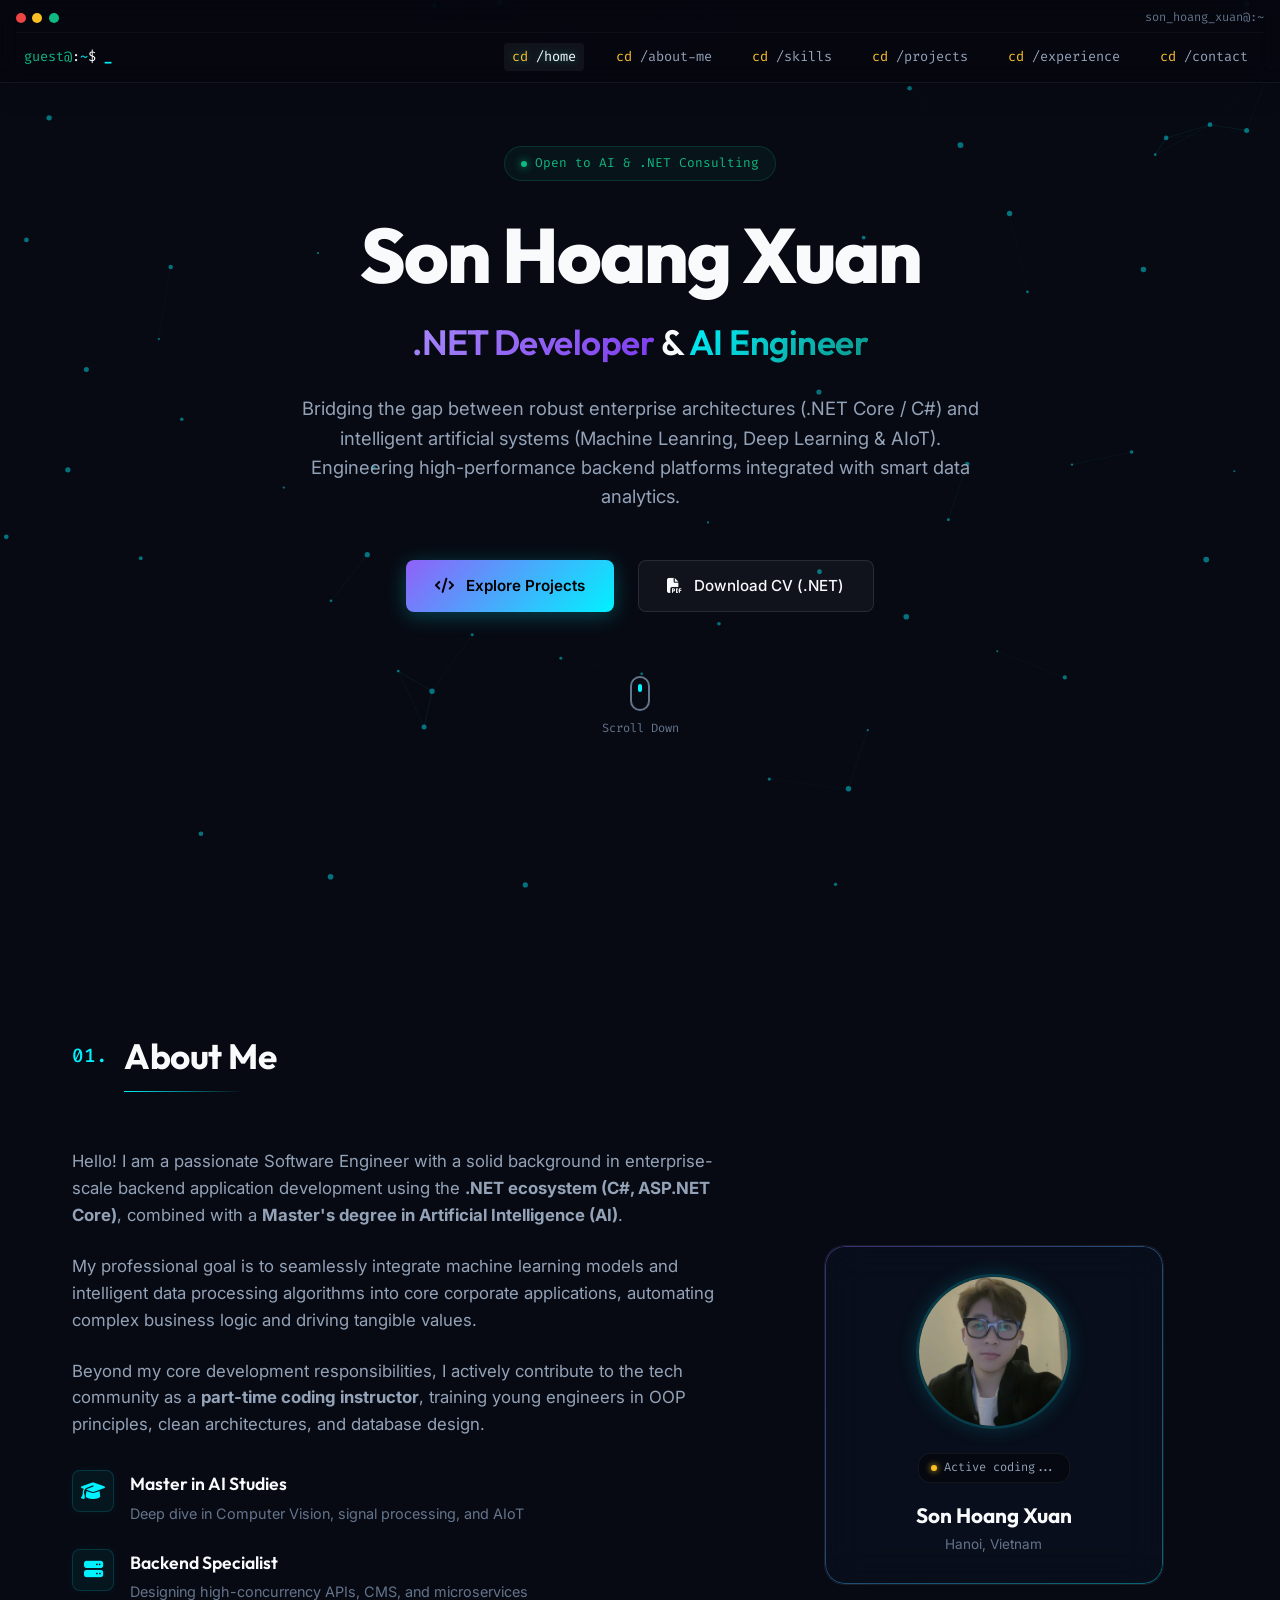
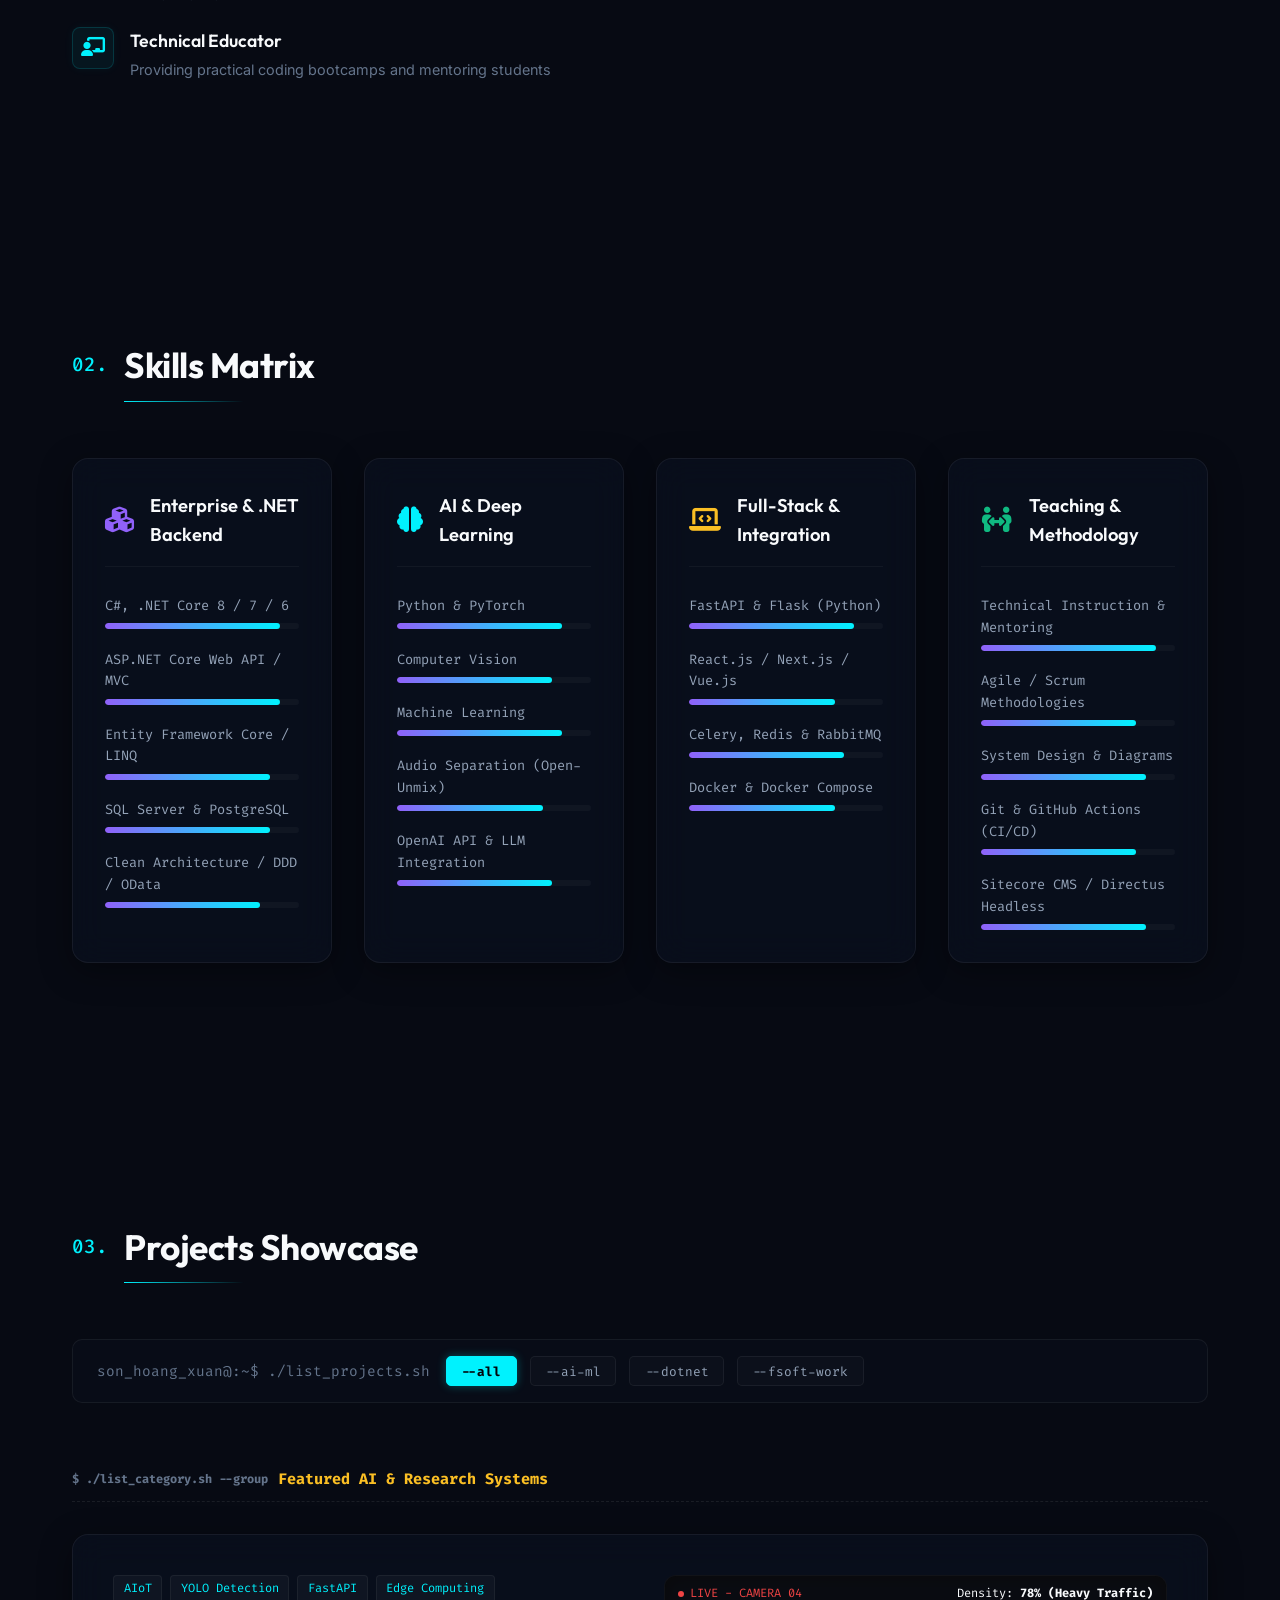
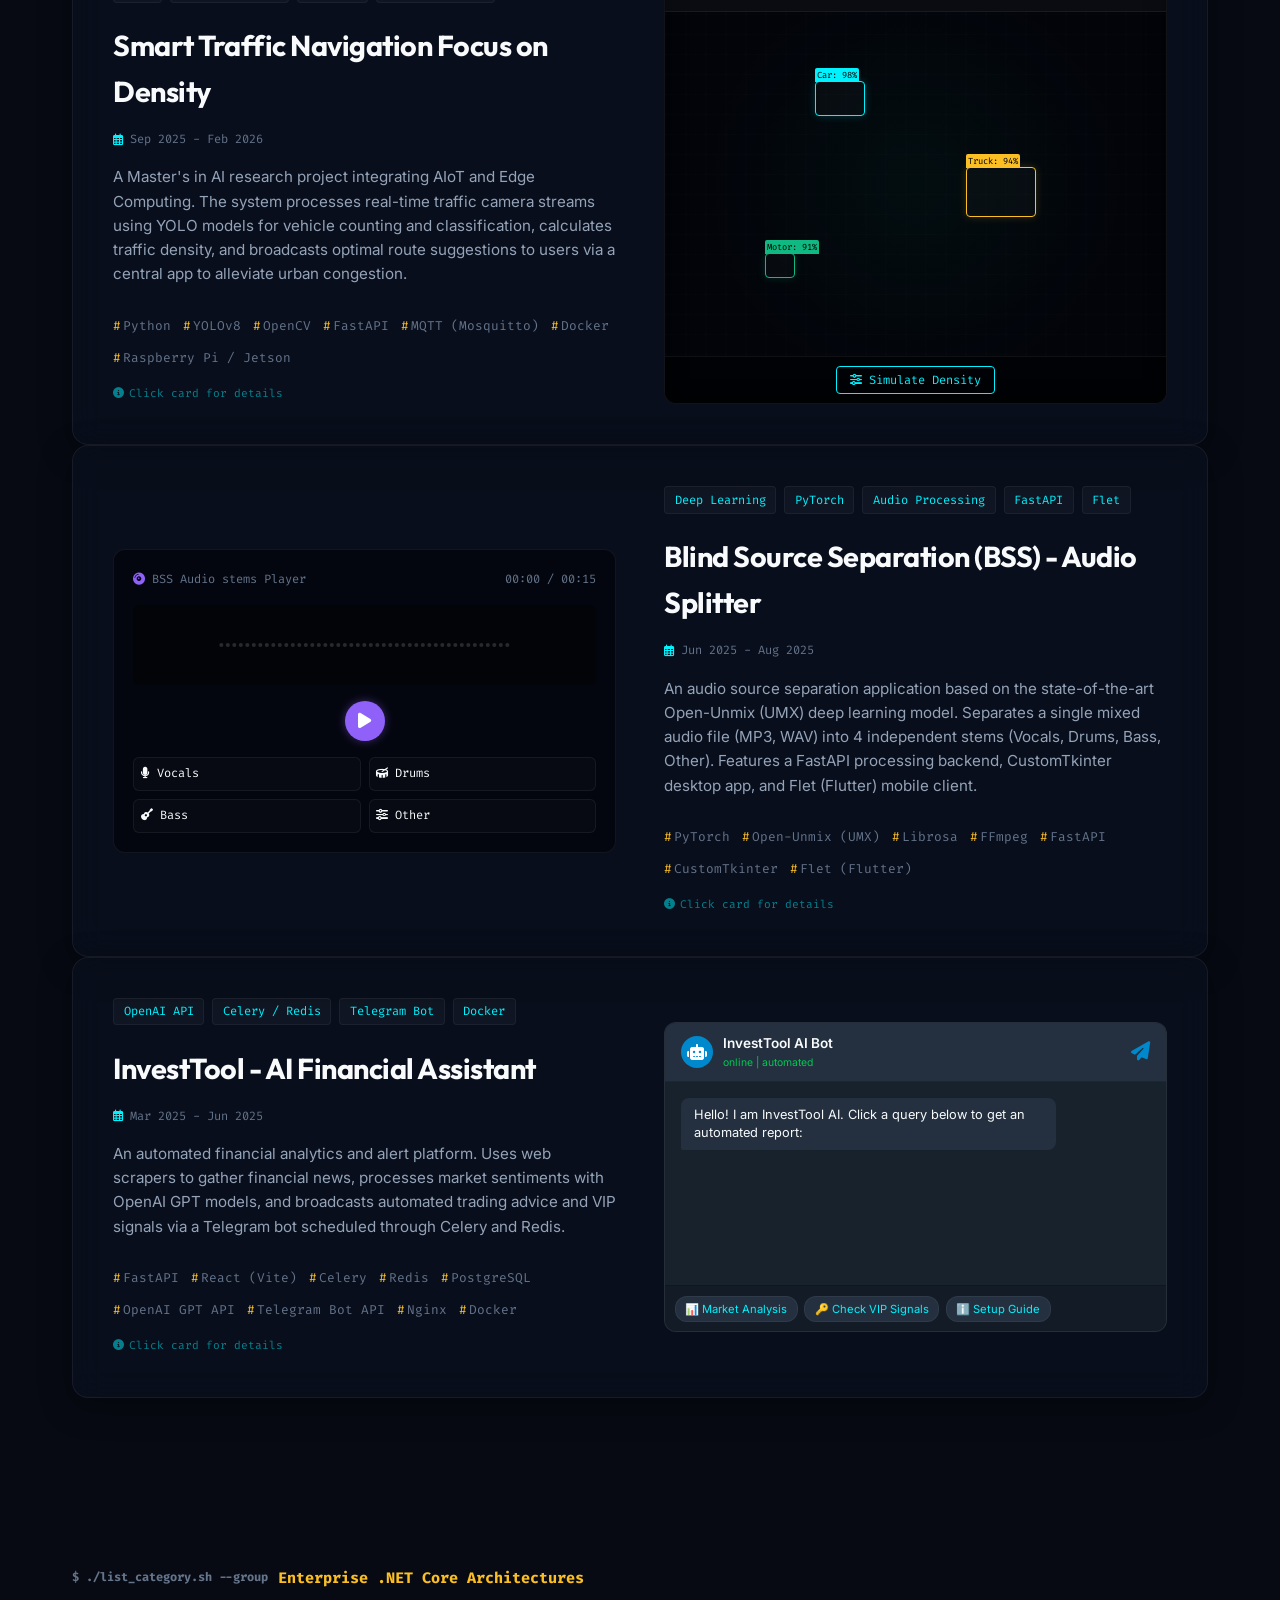
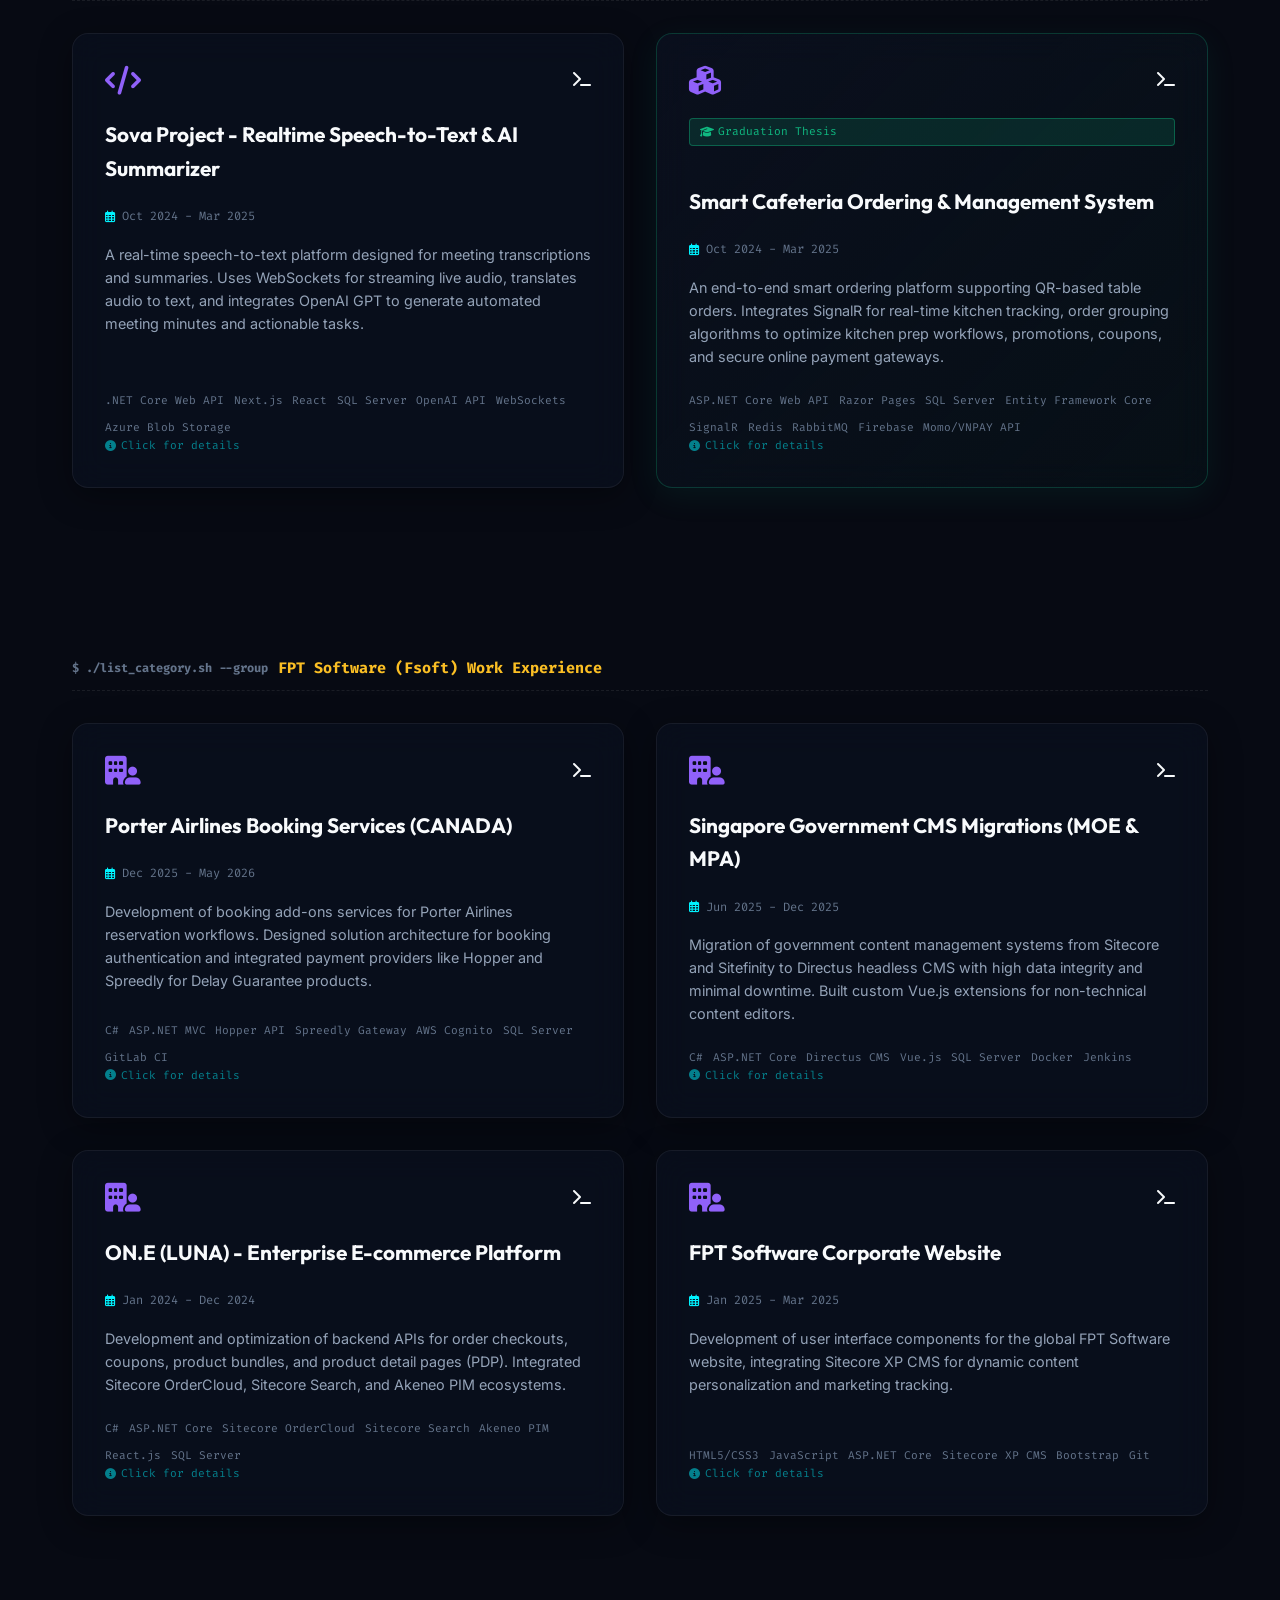
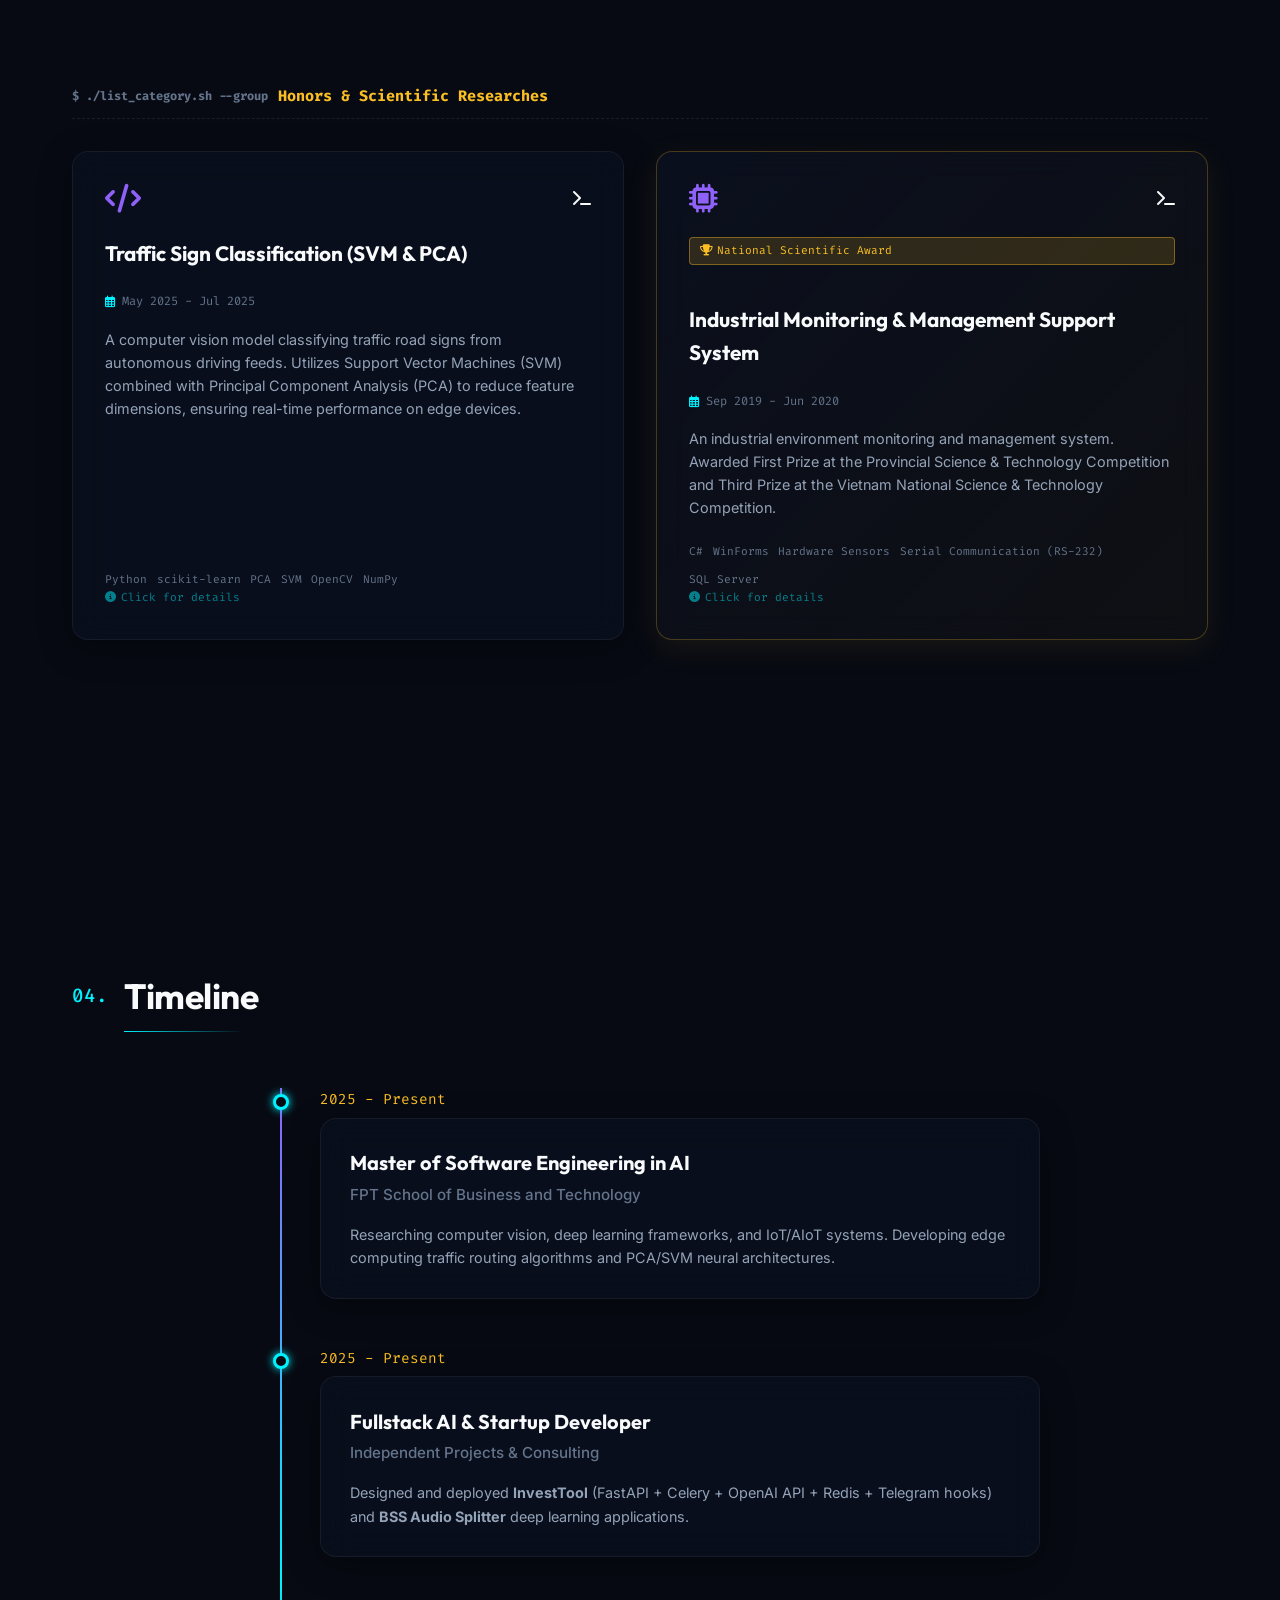
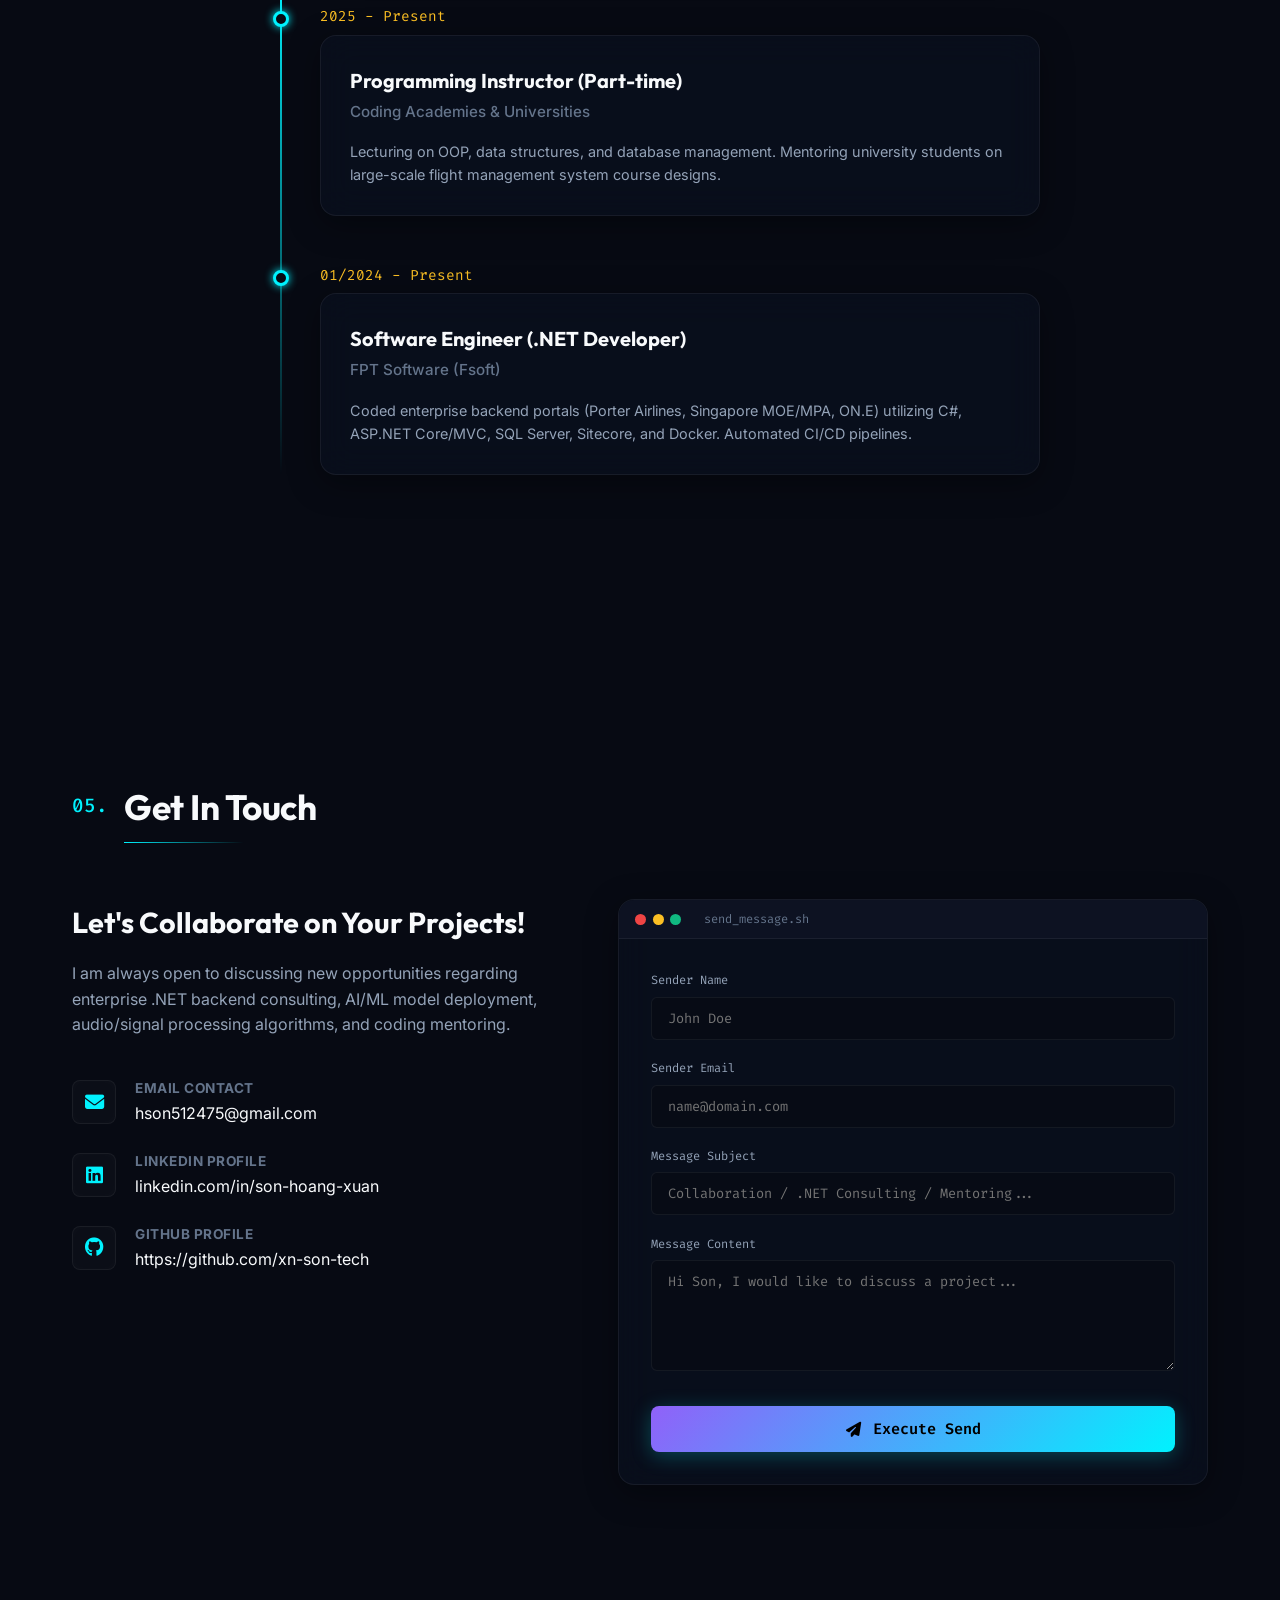
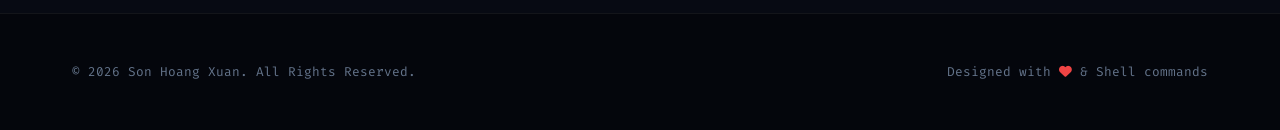
==== commit 08a7da90: "update infomation" ====
--- a/index.html
+++ b/index.html
@@ -421,14 +421,14 @@
                                 <span class="icon"><i class="fa-solid fa-envelope"></i></span>
                                 <div>
                                     <h4>Email Contact</h4>
-                                    <p><a href="mailto:sonhx.dotnet.ai@gmail.com">sonhx.dotnet.ai@gmail.com</a></p>
+                                    <p><a href="mailto:hson512475@gmail.com">hson512475@gmail.com</a></p>
                                 </div>
                             </div>
                             <div class="contact-detail-item">
                                 <span class="icon"><i class="fa-brands fa-linkedin"></i></span>
                                 <div>
                                     <h4>LinkedIn Profile</h4>
-                                    <p><a href="https://linkedin.com/in/son-hoang-xuan"
+                                    <p><a href="https://www.linkedin.com/in/son-hoang-xuan-a62863238/"
                                             target="_blank">linkedin.com/in/son-hoang-xuan</a></p>
                                 </div>
                             </div>
@@ -436,8 +436,8 @@
                                 <span class="icon"><i class="fa-brands fa-github"></i></span>
                                 <div>
                                     <h4>GitHub Profile</h4>
-                                    <p><a href="https://github.com/sonhx-fsoft"
-                                            target="_blank">github.com/sonhx-fsoft</a></p>
+                                    <p><a href="https://github.com/xn-son-tech"
+                                            target="_blank">https://github.com/xn-son-tech</a></p>
                                 </div>
                             </div>
                         </div>
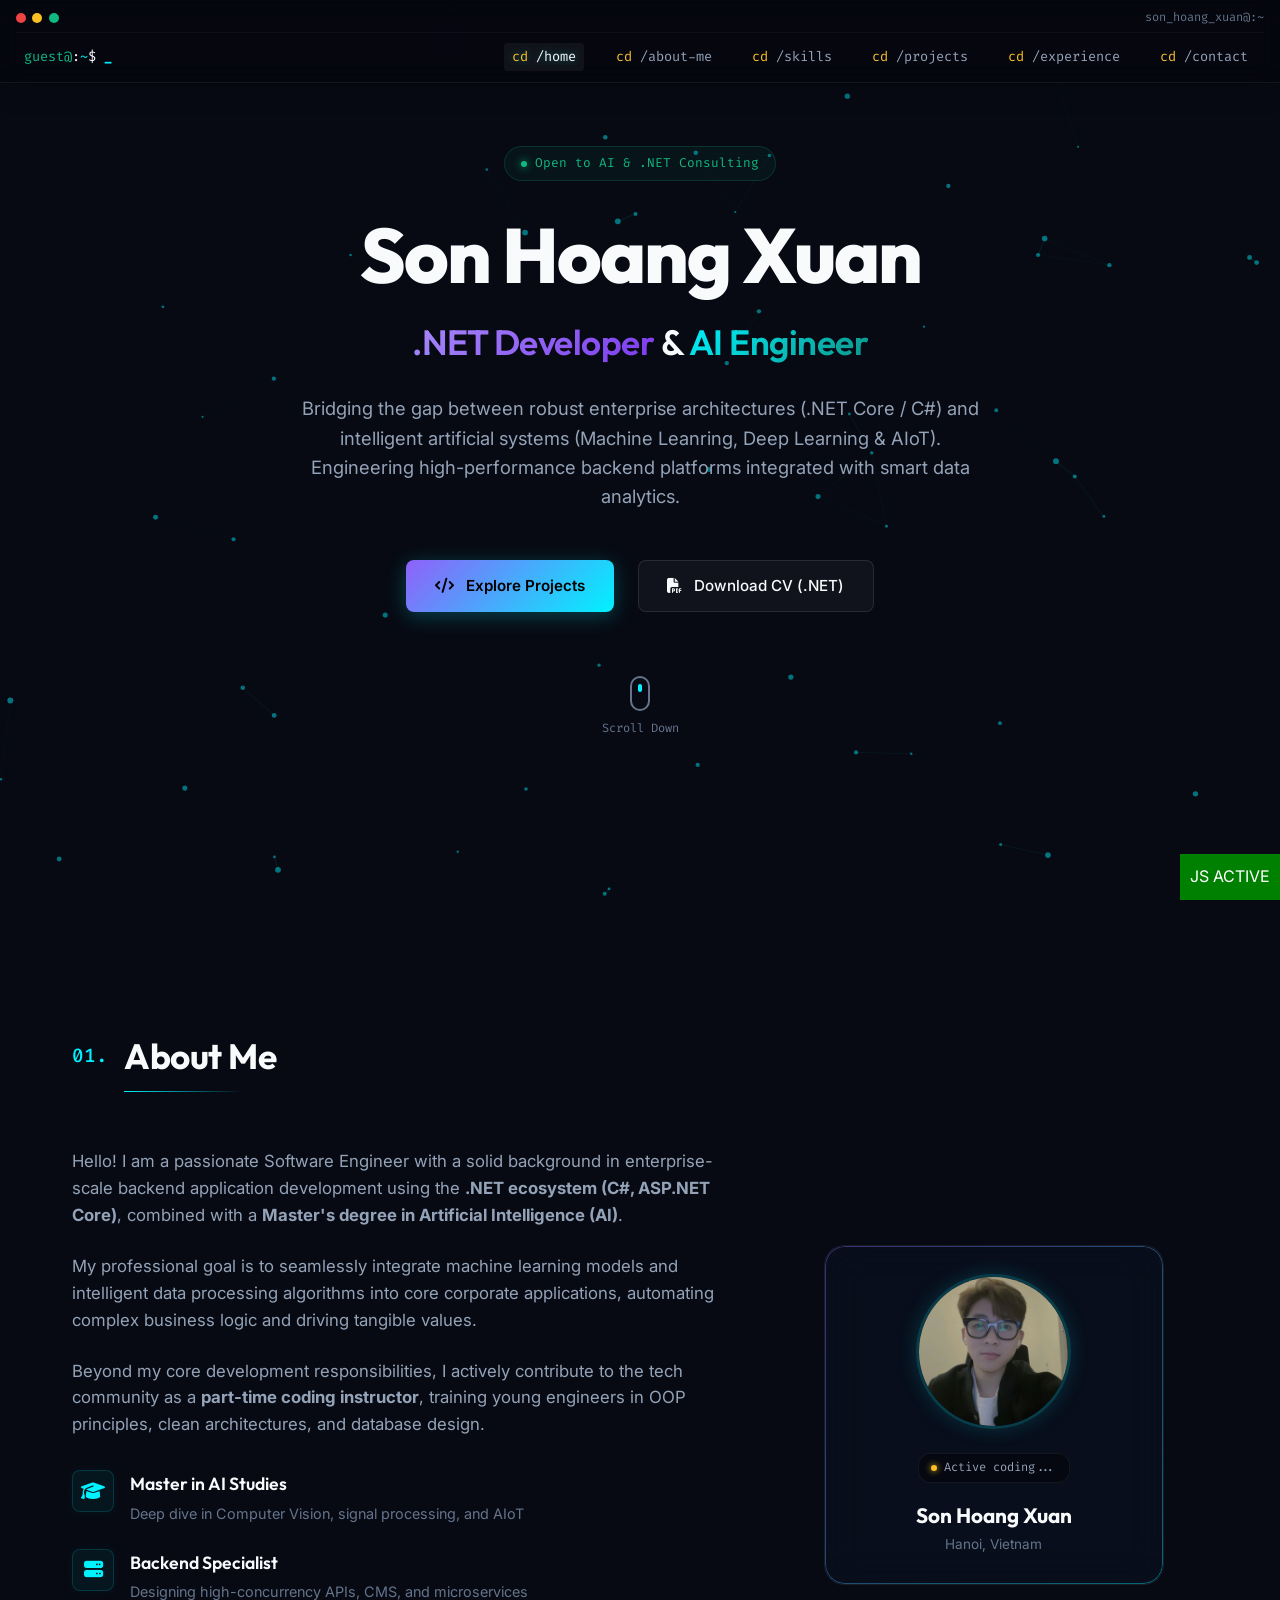
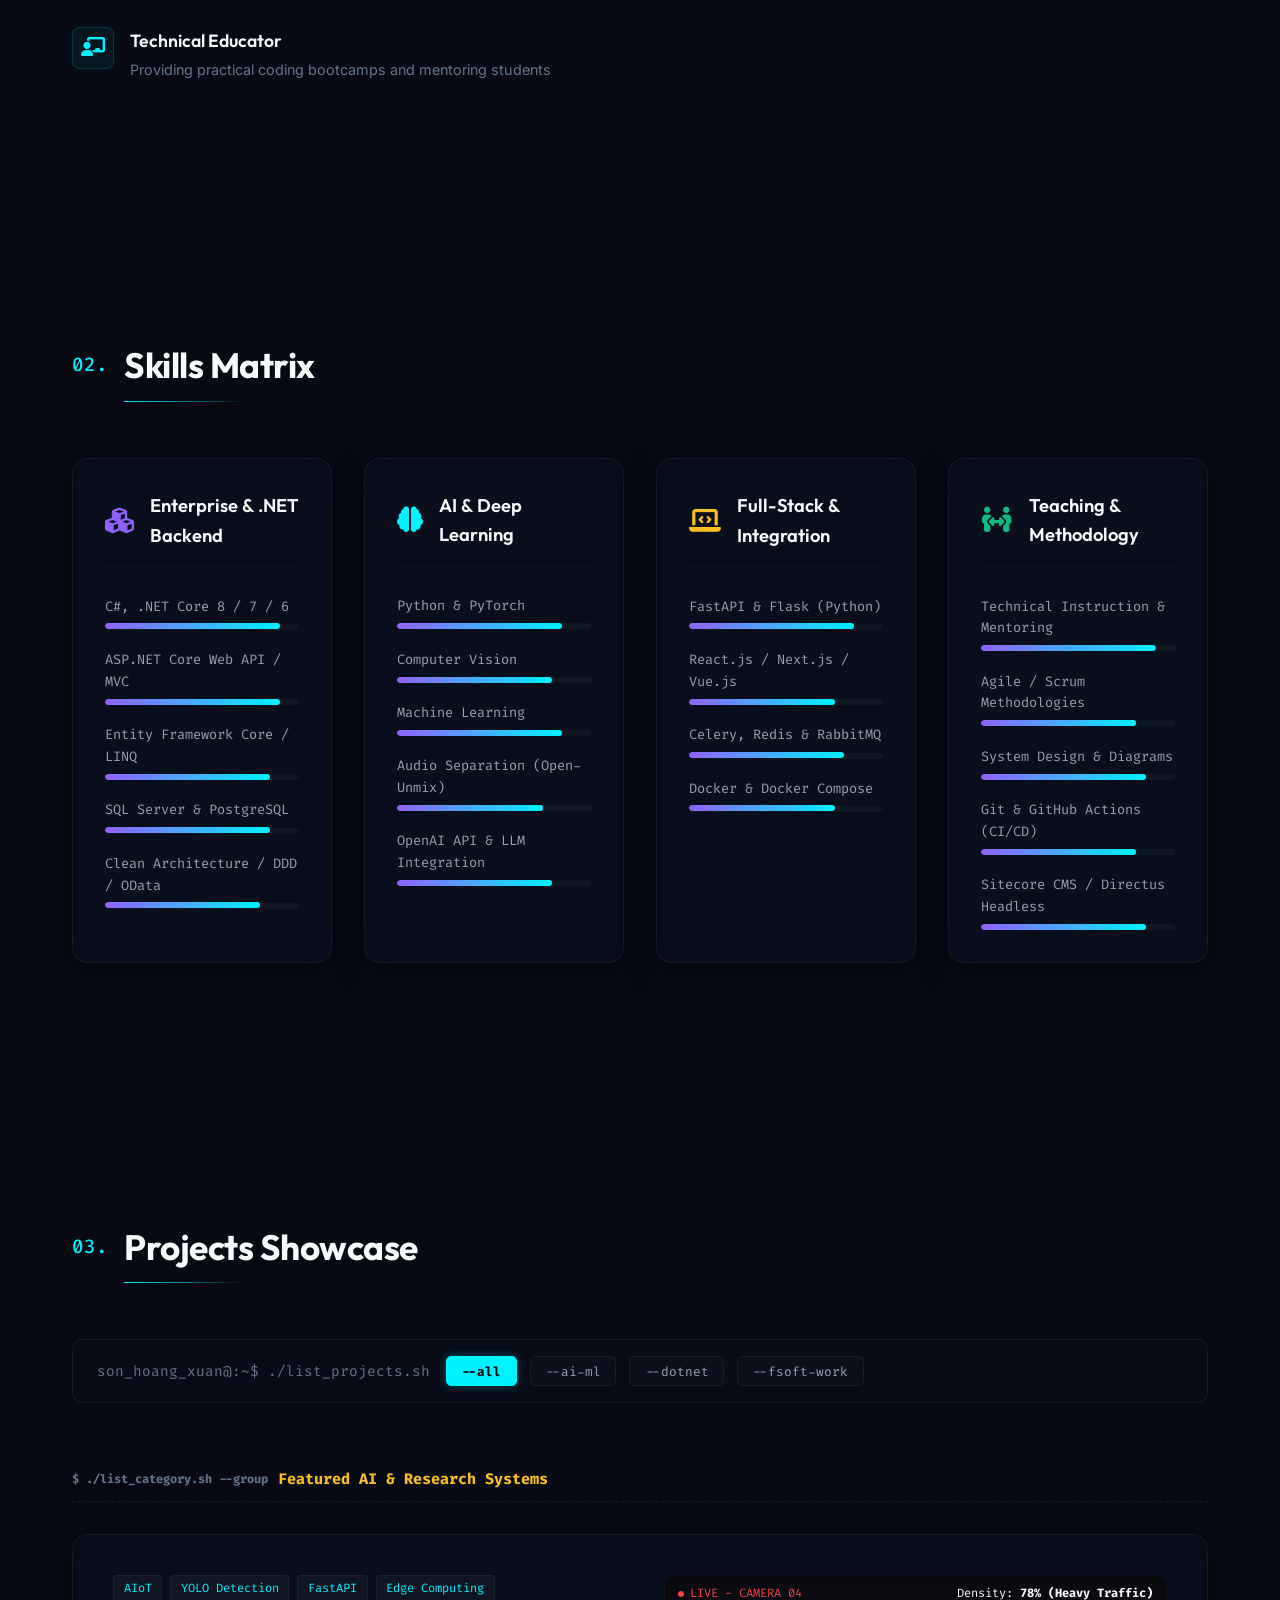
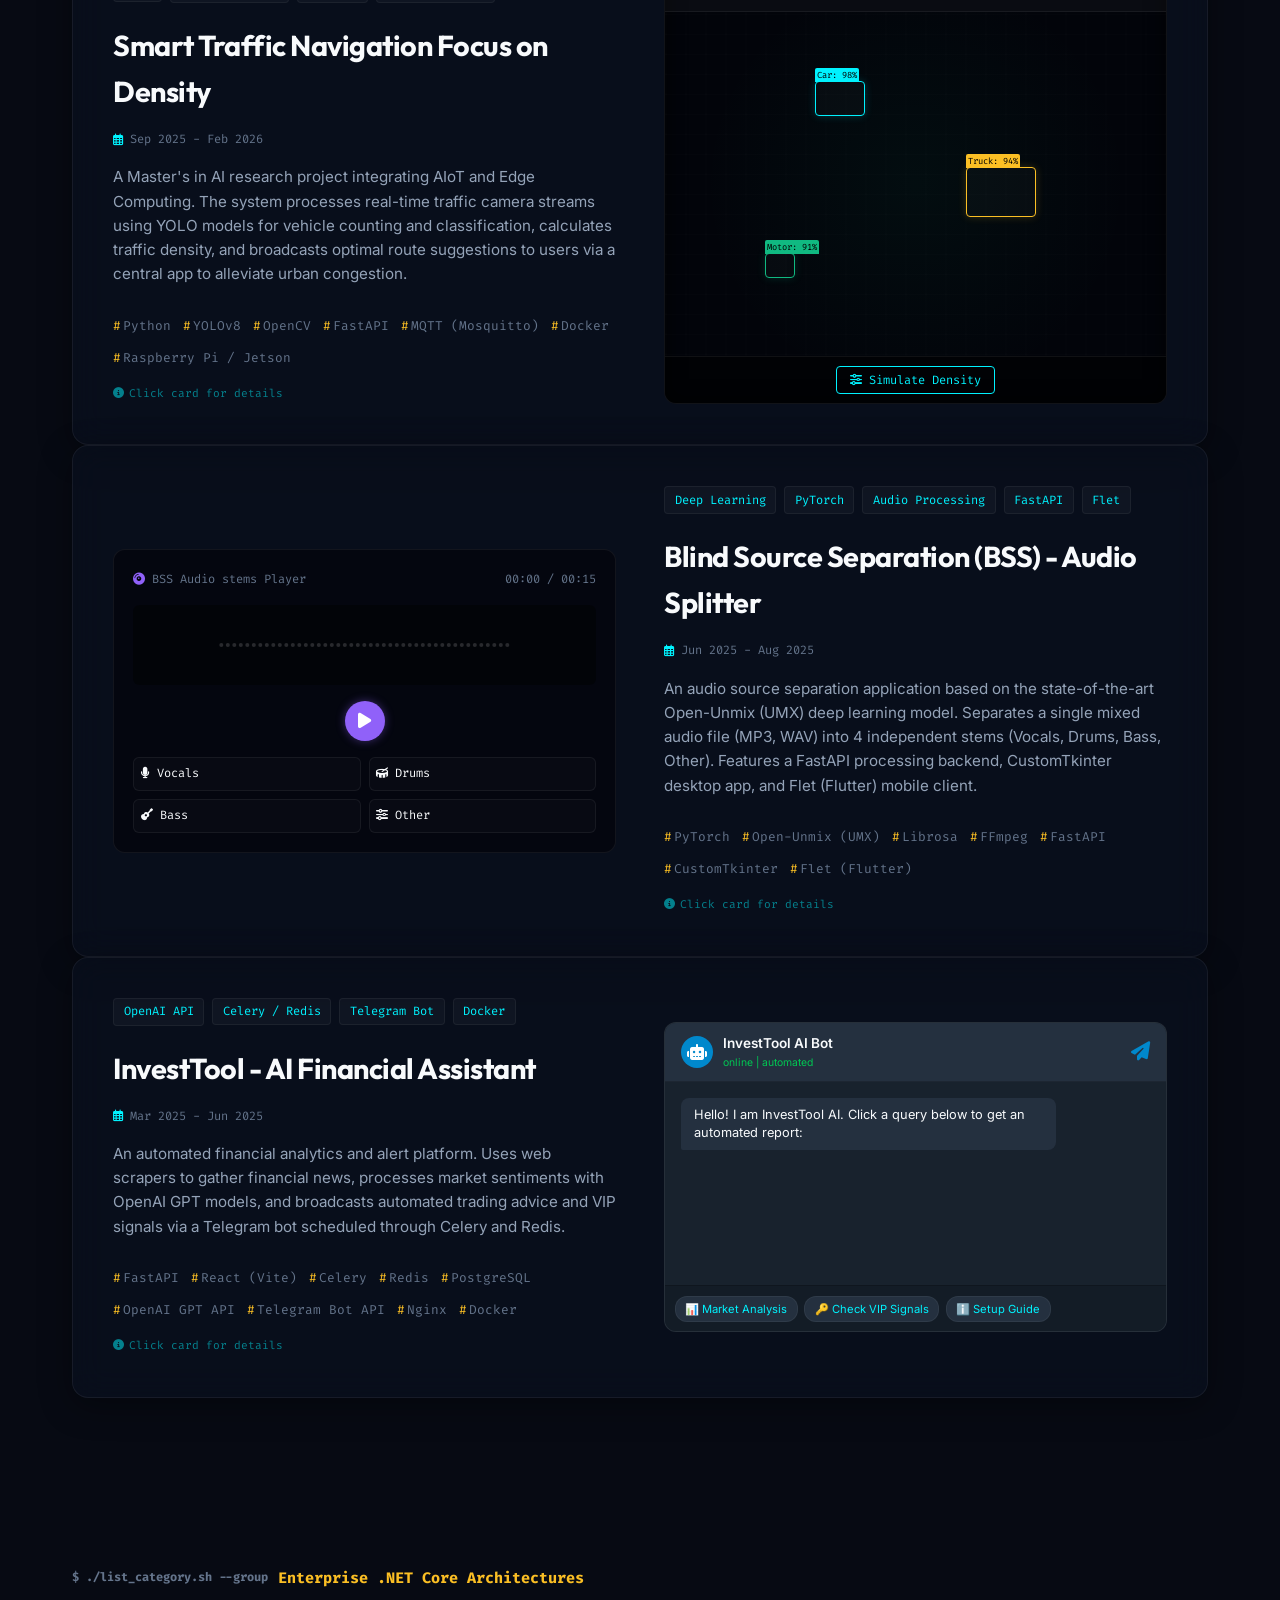
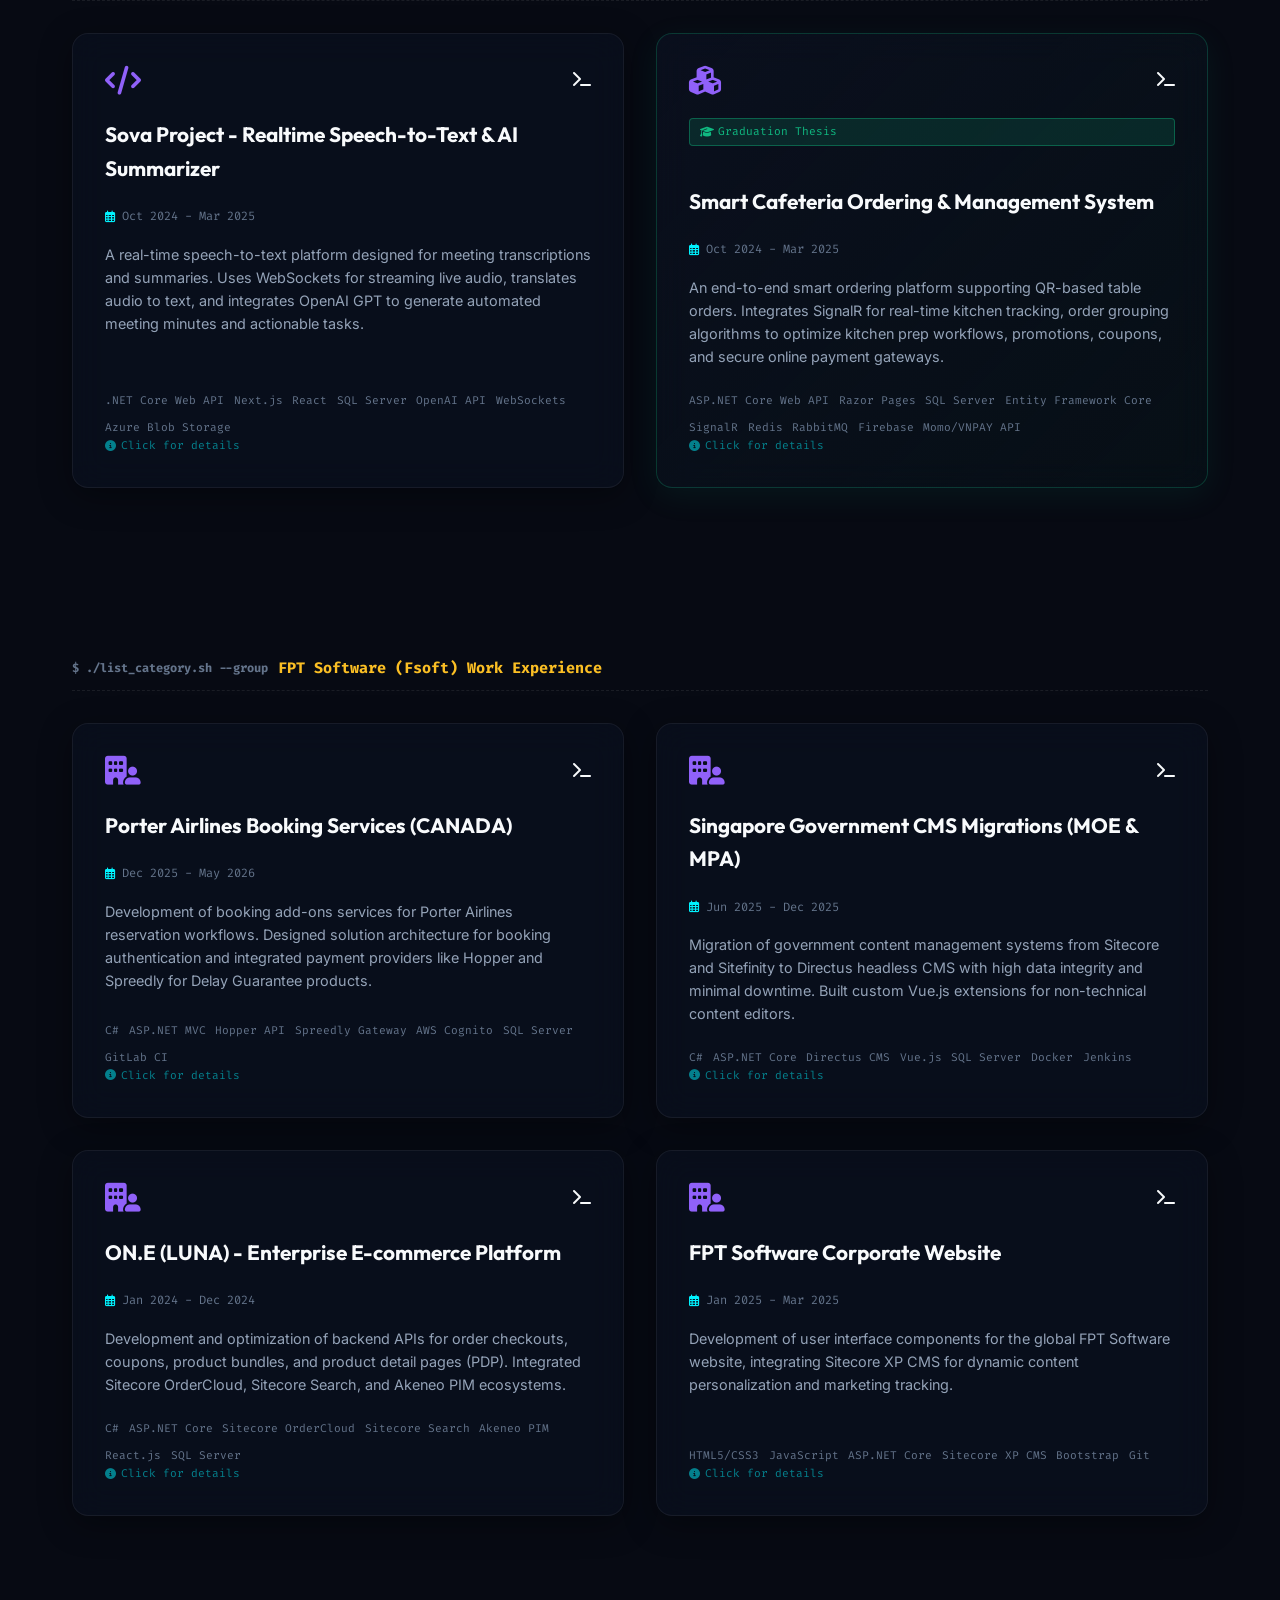
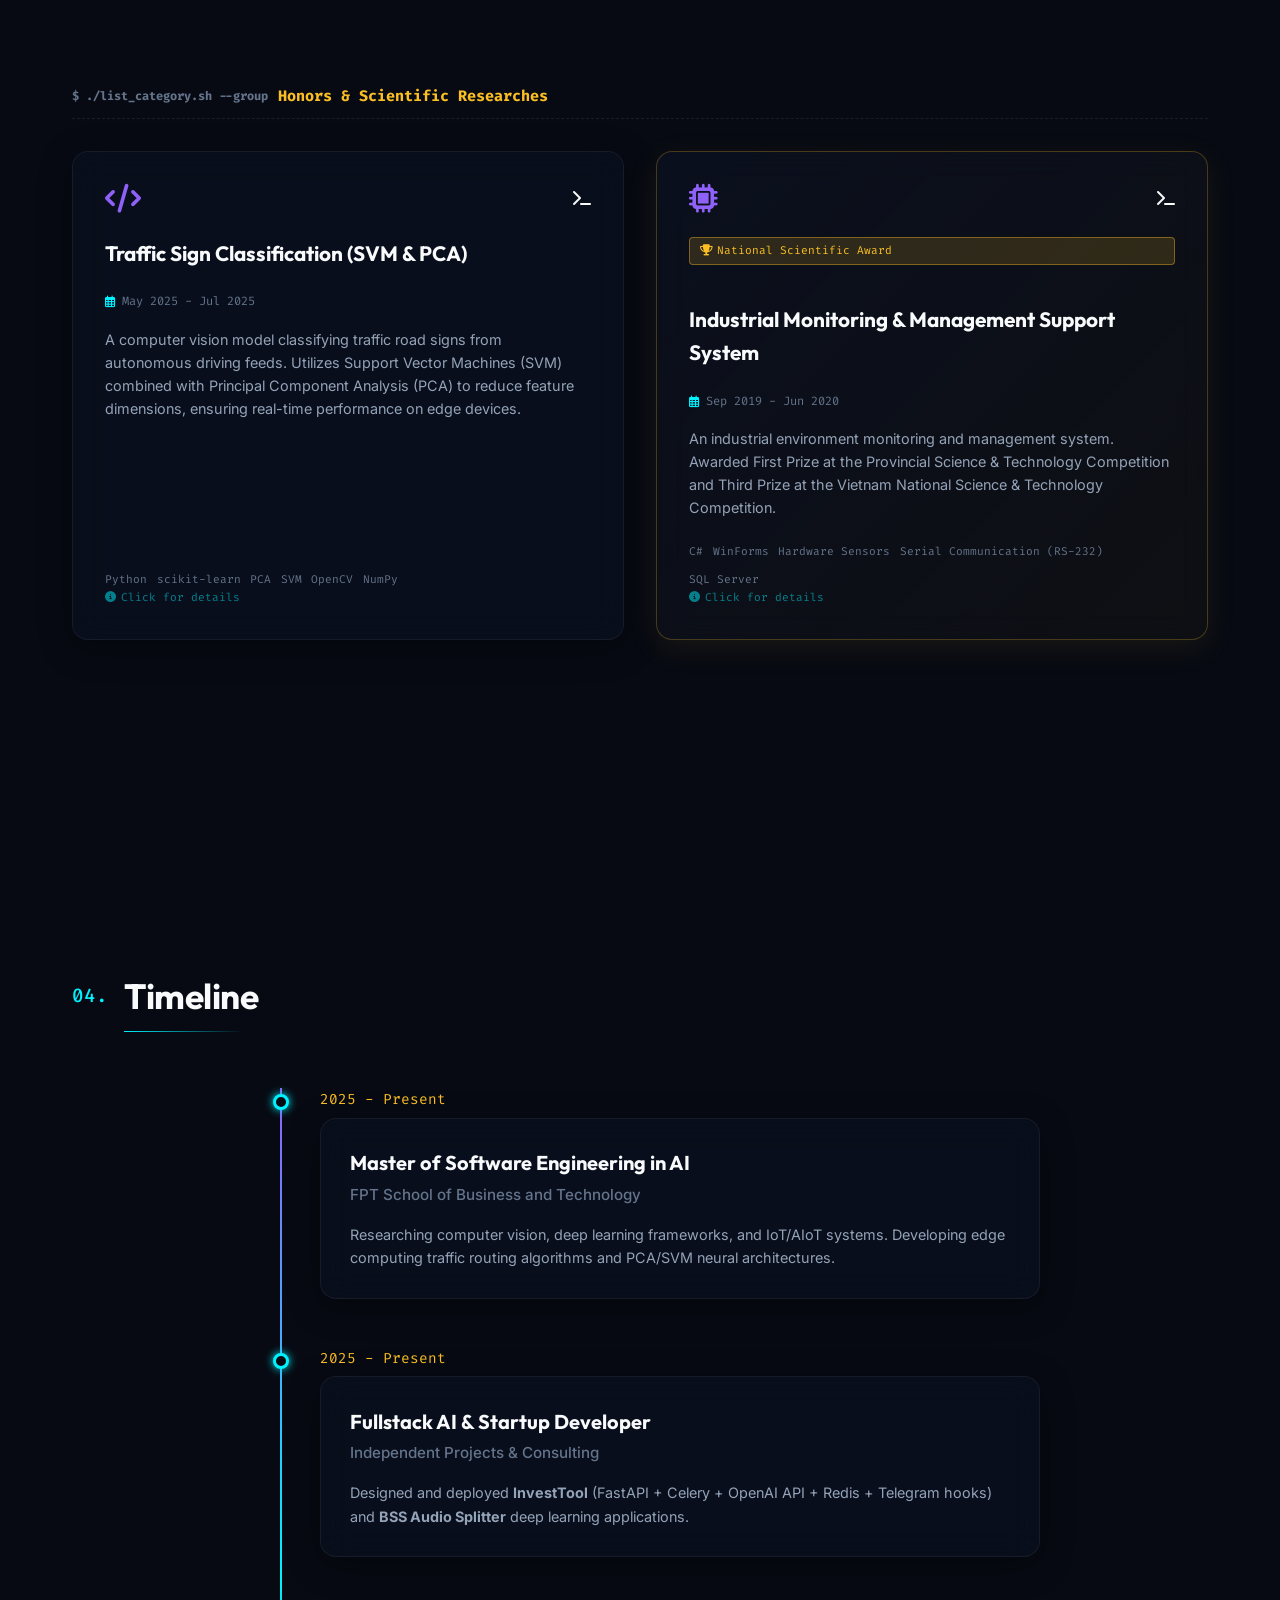
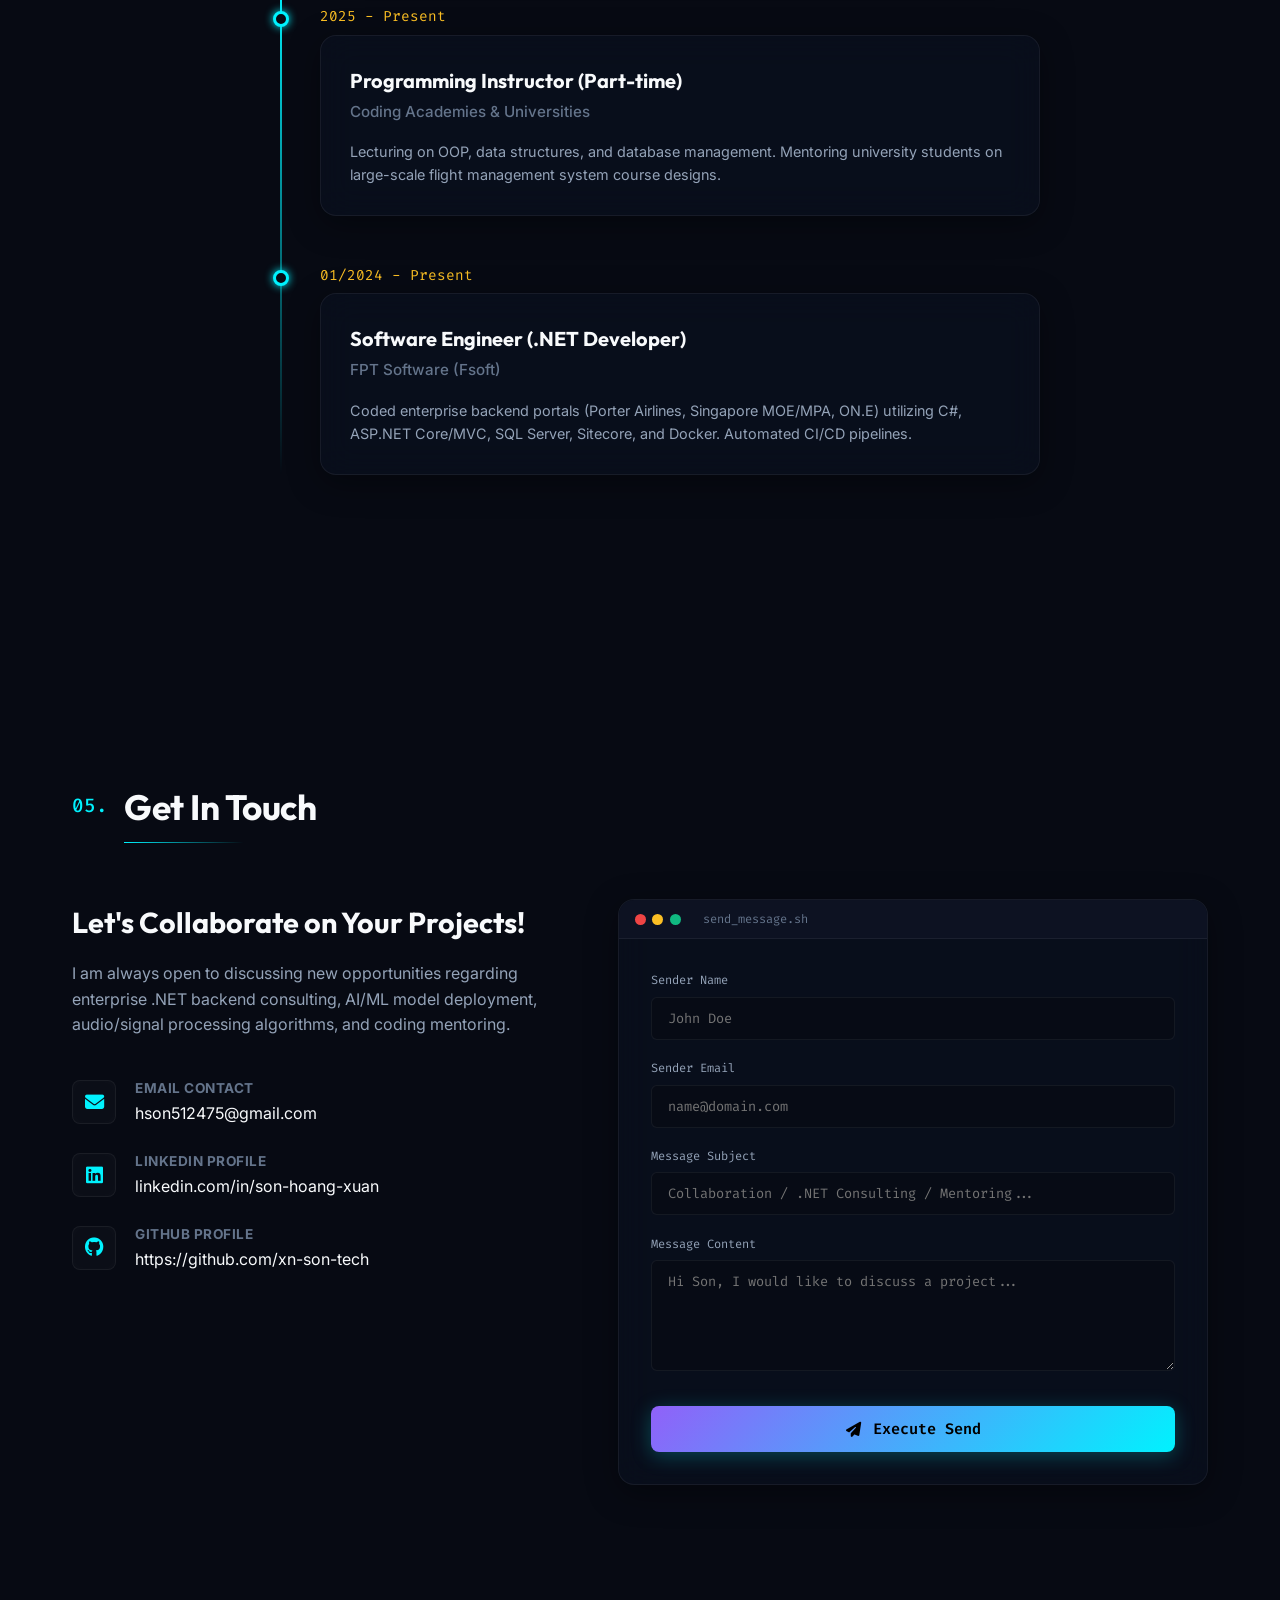
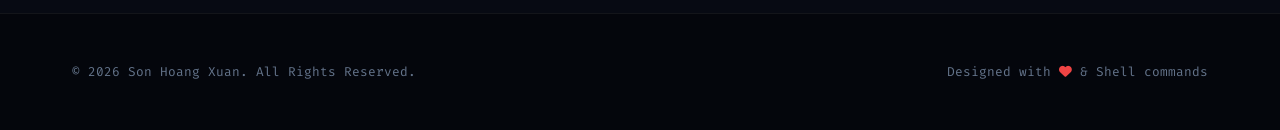
==== commit 79cce957: "update path" ====
--- a/index.html
+++ b/index.html
@@ -521,7 +521,29 @@
     </div>
 
     <!-- Script file -->
-    <script src="script.js"></script>
+    <script src="script.js?v=1.0.2"></script>
+    <script>
+        console.log("Inline test script executed!");
+        function initTest() {
+            console.log("DOMContentLoaded from inline script");
+            const testDiv = document.createElement("div");
+            testDiv.id = "test-js-indicator";
+            testDiv.style.position = "fixed";
+            testDiv.style.bottom = "0";
+            testDiv.style.right = "0";
+            testDiv.style.background = "green";
+            testDiv.style.color = "white";
+            testDiv.style.zIndex = "99999";
+            testDiv.style.padding = "10px";
+            testDiv.innerText = "JS ACTIVE";
+            document.body.appendChild(testDiv);
+        }
+        if (document.readyState === "loading") {
+            document.addEventListener("DOMContentLoaded", initTest);
+        } else {
+            initTest();
+        }
+    </script>
 </body>
 
 </html>
--- a/styles.css
+++ b/styles.css
@@ -1352,6 +1352,22 @@
     color: var(--text-muted);
     text-align: center;
 }
+
+.admin-portal-link {
+    color: var(--text-muted);
+    font-weight: 500;
+    margin-left: 0.4rem;
+    transition: var(--transition-smooth);
+    display: inline-flex;
+    align-items: center;
+    gap: 0.3rem;
+}
+
+.admin-portal-link:hover {
+    color: var(--color-ai);
+    text-shadow: 0 0 8px var(--color-ai-glow);
+}
+
 
 .footer-container {
     display: flex;
